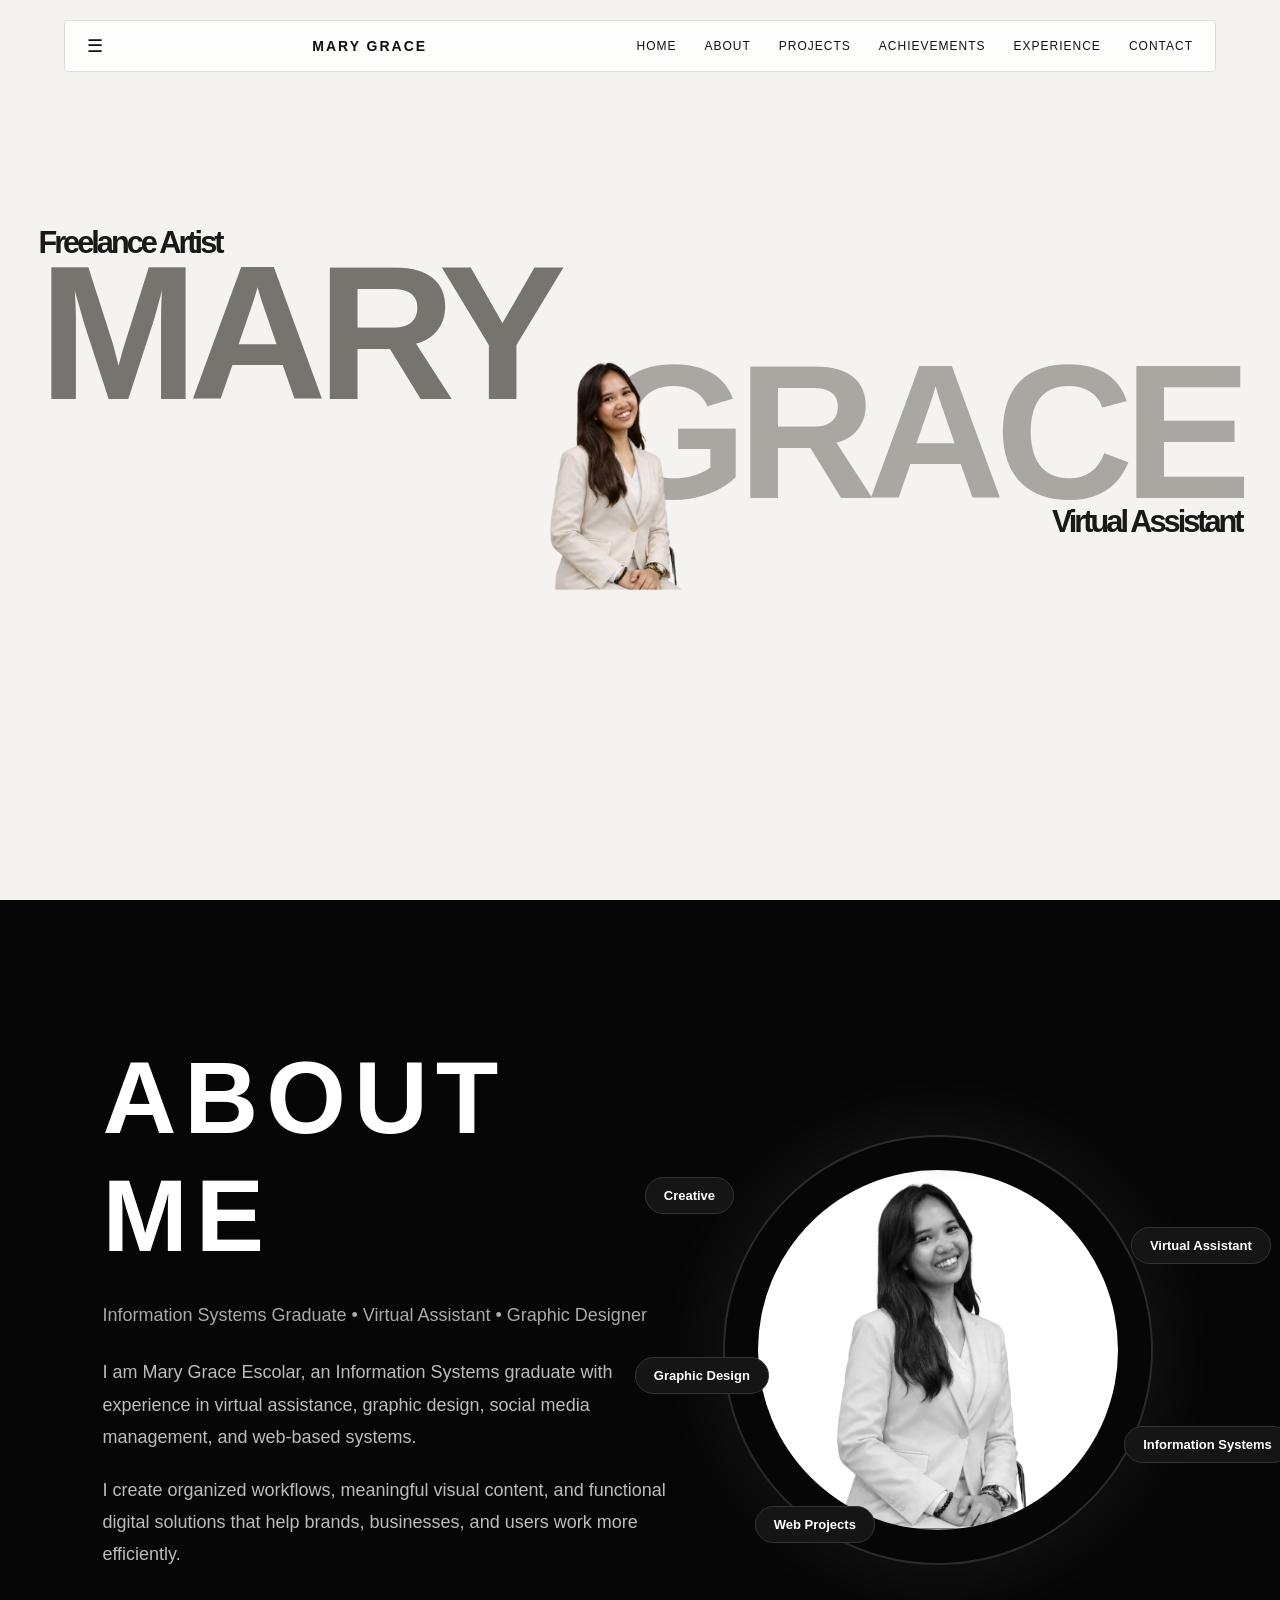
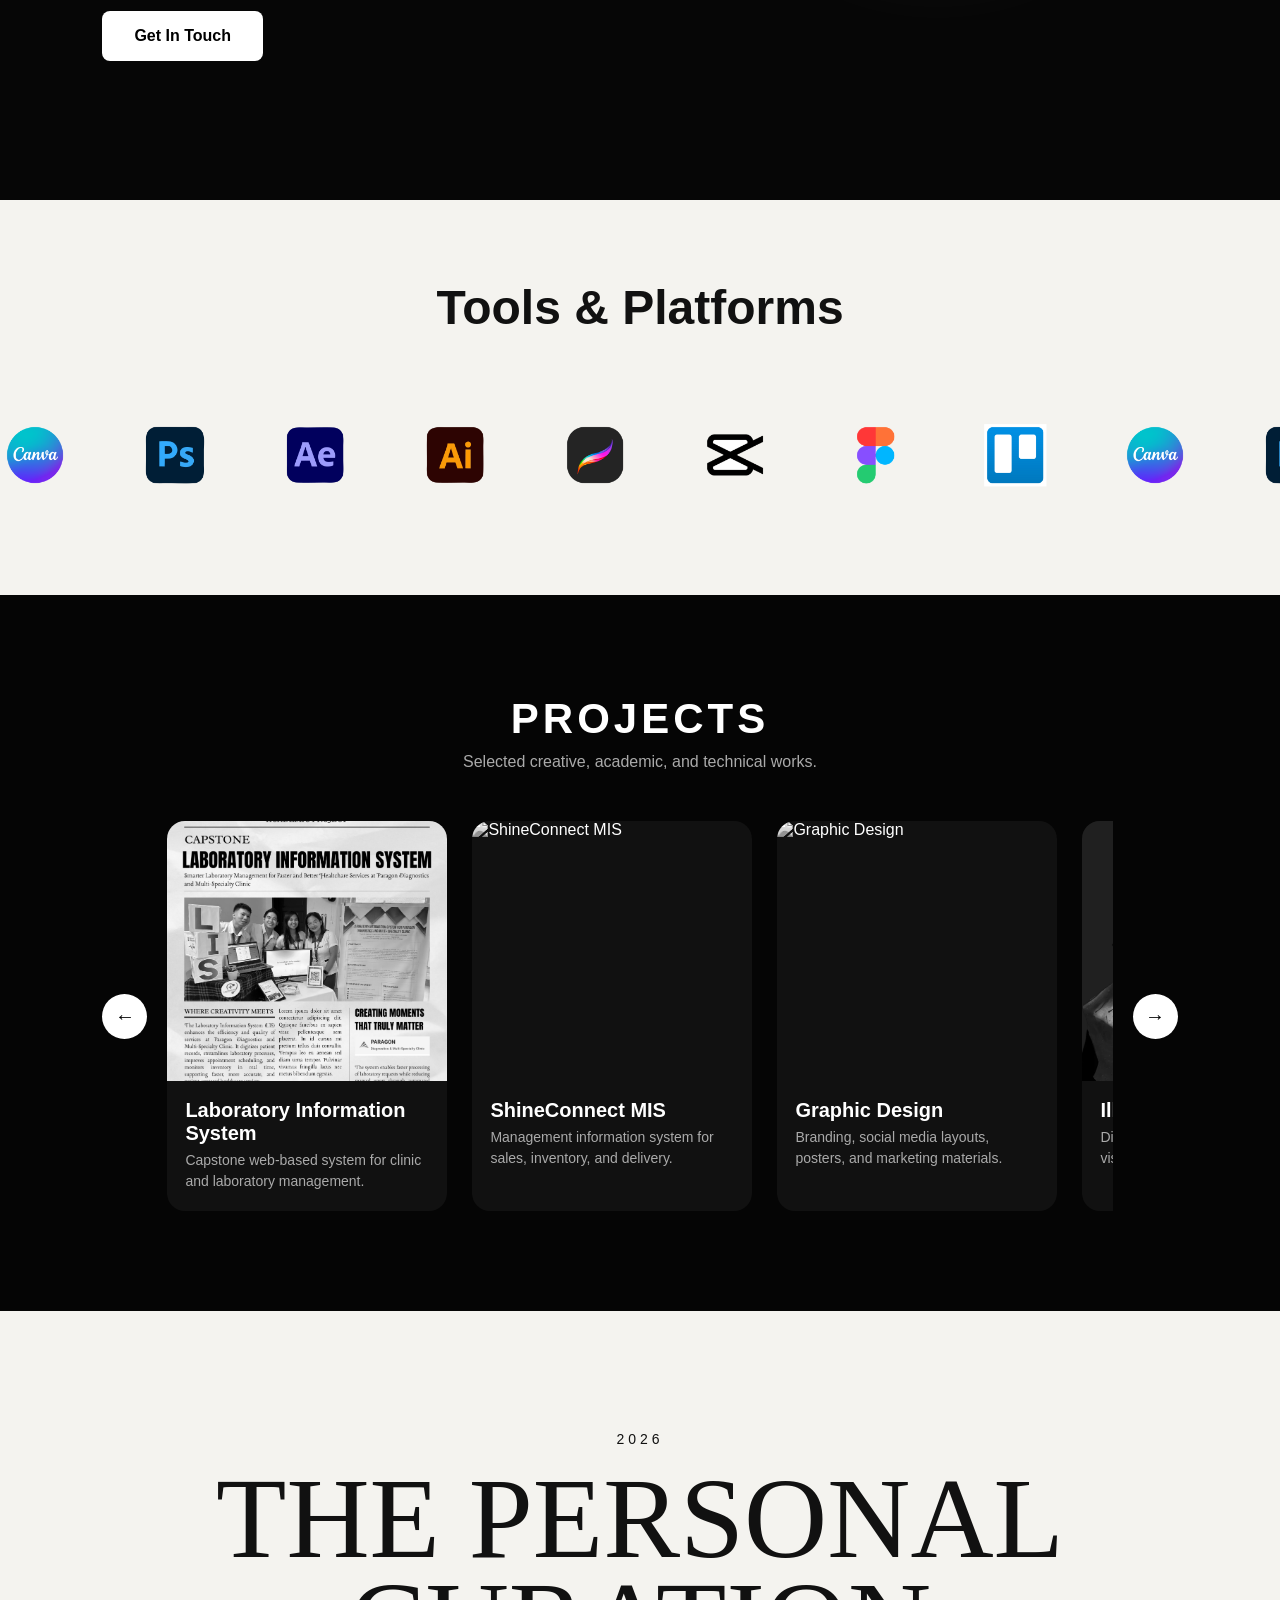
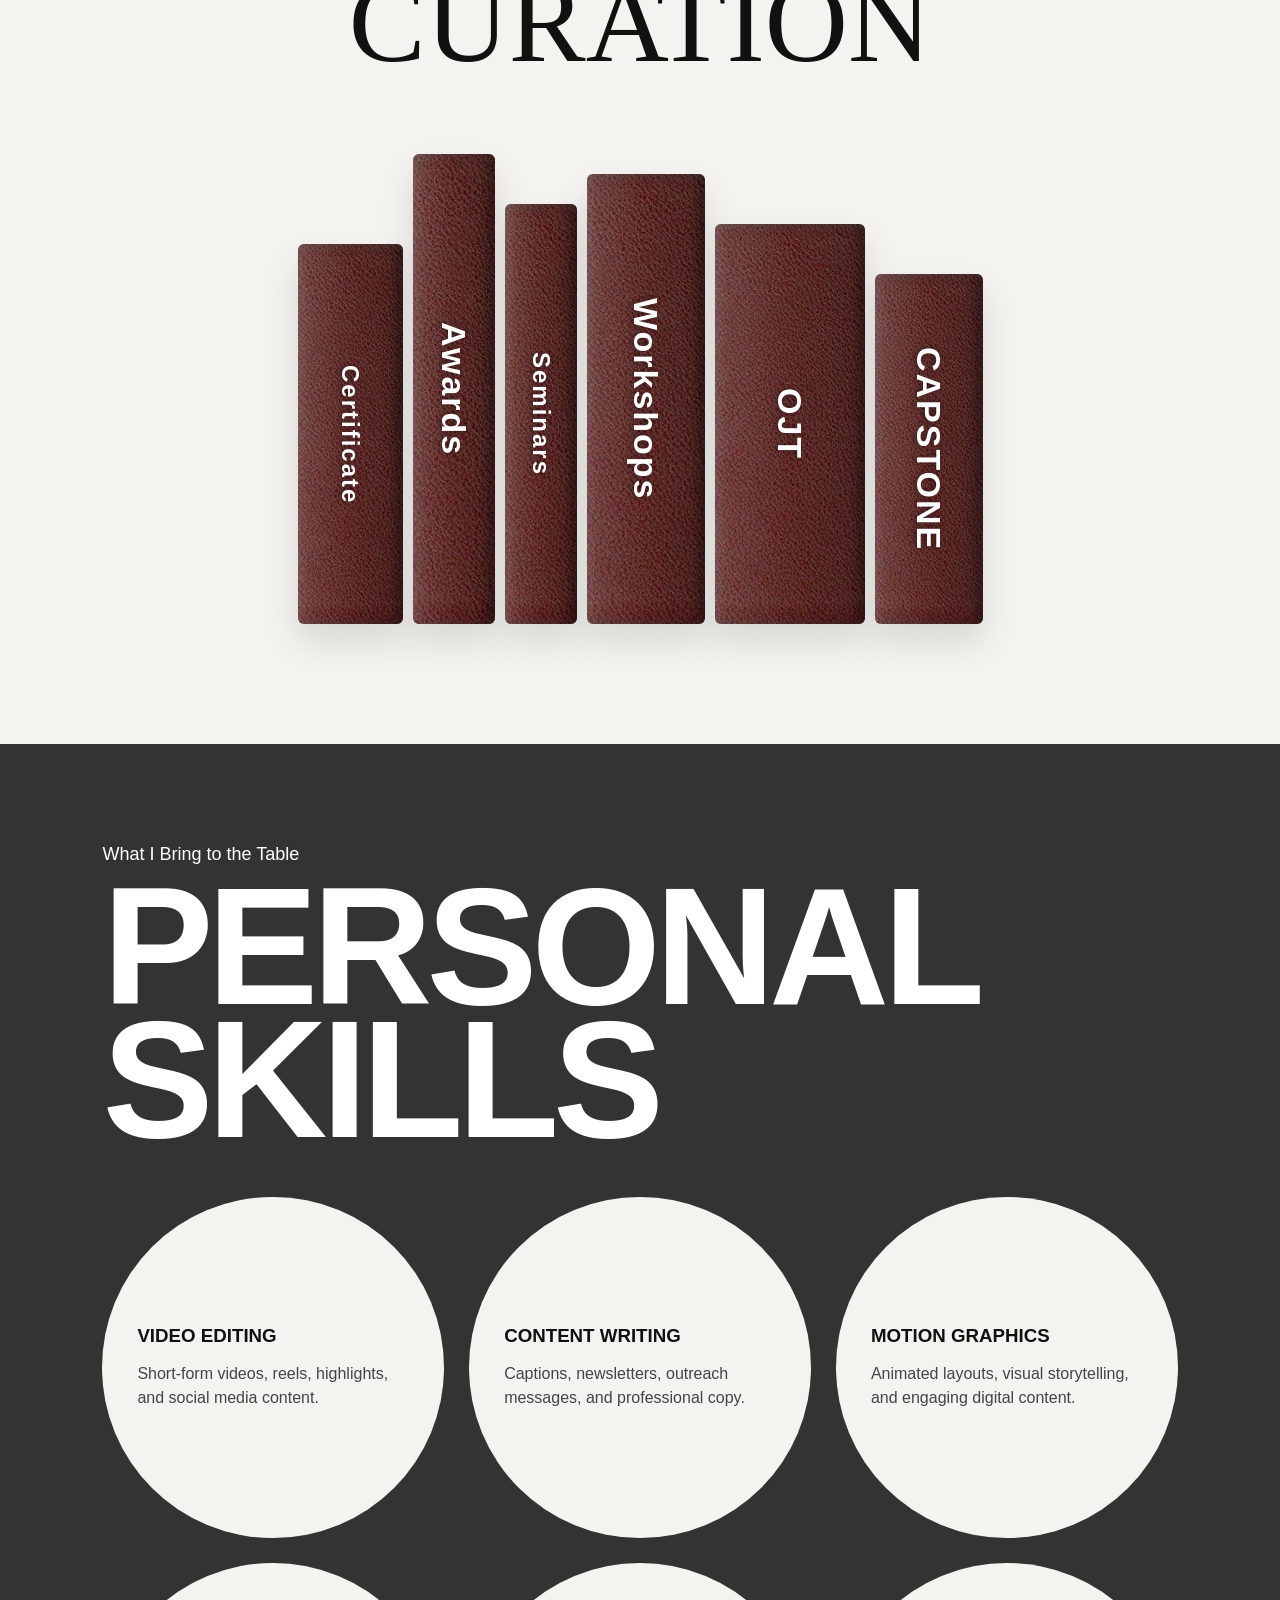
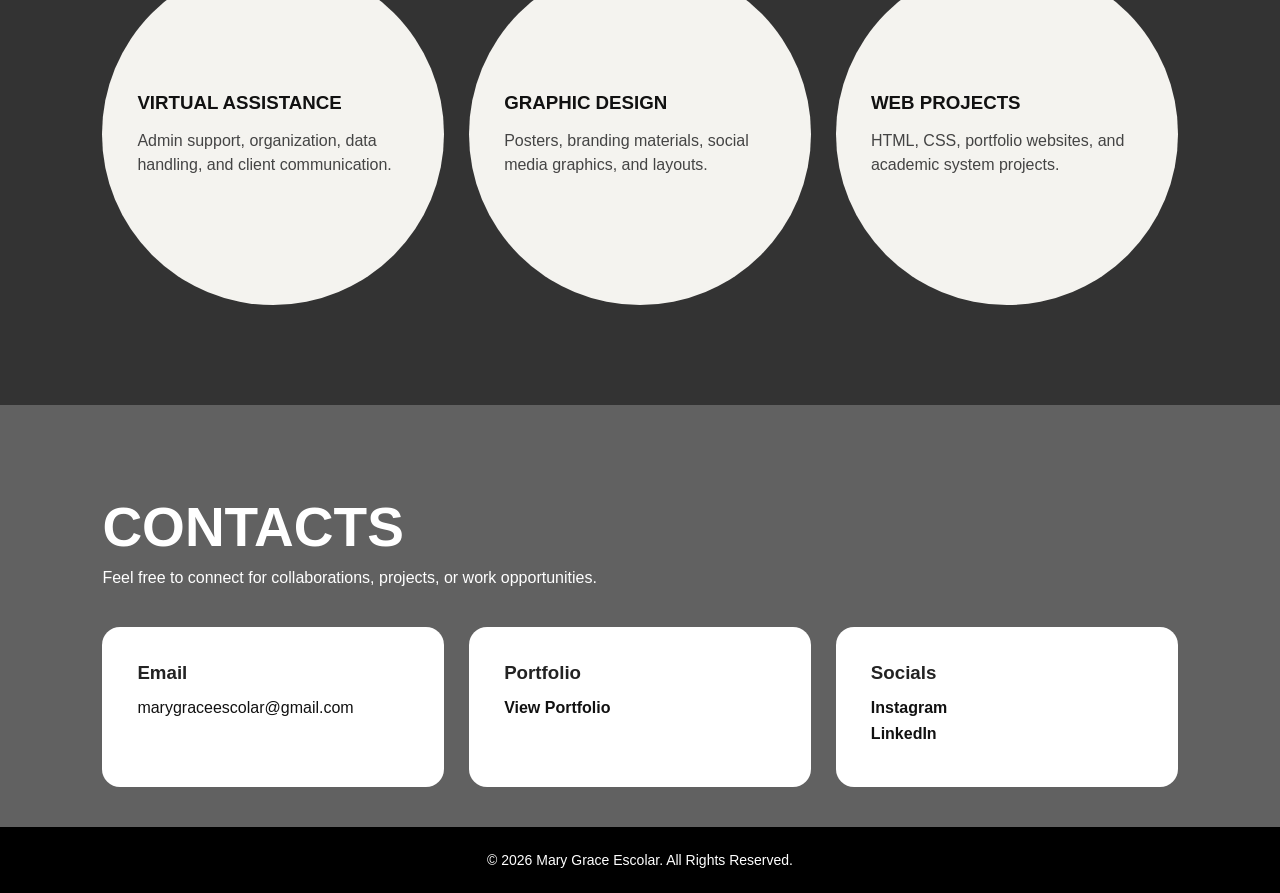
==== index.html @ 56f8b94b "Update index.html" ====
<!DOCTYPE html>
<html lang="en">
<head>
  <meta charset="UTF-8" />
  <meta name="viewport" content="width=device-width, initial-scale=1.0" />

  <title>Mary Grace Escolar | Portfolio</title>

  <link rel="stylesheet" href="style.css" />
</head>

<body>

  <!-- HEADER -->
  <header class="site-header">
    <nav class="navbar">
      <div class="menu-icon">☰</div>

      <a href="#home" class="nav-logo">MARY GRACE</a>

      <div class="nav-links">
        <a href="#home">Home</a>
        <a href="#about">About</a>
        <a href="#projects">Projects</a>
        <a href="#achievements">Achievements</a>
        <a href="#experience">Experience</a>
        <a href="#contact">Contact</a>
      </div>
    </nav>
  </header>

<!-- HERO -->
<section class="hero-section" id="home">
  <div class="hero-left-group">
    <p class="hero-role-left">Freelance Artist</p>
    <h1 class="hero-name-left">MARY</h1>
  </div>

  <div class="hero-right-group">
    <h1 class="hero-name-right">GRACE</h1>
    <p class="hero-role-right">Virtual Assistant</p>
  </div>

  <div class="hero-image-box">
    <img src="assets/images/marrry.png" alt="Mary Grace Escolar" class="hero-image">
  </div>
</section>


<!-- ABOUT -->
  <section class="about-section" id="about">
    <div class="about-left">
      <h2 class="section-title">ABOUT ME</h2>

      <p class="about-subtitle">
        Information Systems Graduate • Virtual Assistant • Graphic Designer
      </p>

      <p class="about-text">
        I am Mary Grace Escolar, an Information Systems graduate with experience in
        virtual assistance, graphic design, social media management, and web-based systems.
      </p>

      <p class="about-text">
        I create organized workflows, meaningful visual content, and functional digital
        solutions that help brands, businesses, and users work more efficiently.
      </p>

      <a href="#contact" class="primary-btn">Get In Touch</a>
    </div>

    <div class="about-right">
      <div class="profile-circle">
        <img src="assets/images/mry.png" alt="Mary Grace Escolar" class="profile-img">

        <span class="tag tag-one">Creative</span>
        <span class="tag tag-two">Virtual Assistant</span>
        <span class="tag tag-three">Graphic Design</span>
        <span class="tag tag-four">Information Systems</span>
        <span class="tag tag-five">Web Projects</span>
      </div>
    </div>
  </section>

  <!-- TOOLS -->
<section class="tools-section">

  <h2 class="tools-title">Tools & Platforms</h2>

  <div class="tools-marquee">

    <div class="tools-track">

      <!-- FIRST SET -->
      <img src="assets/images/Canva.png">
      <img src="assets/images/photoshop.png">
      <img src="assets/images/after-effects.png">
      <img src="assets/images/illustrator.png">
      <img src="assets/images/procreate.png">
      <img src="assets/images/capcut.png">
      <img src="assets/images/Figma.png">
      <img src="assets/images/trello.png">

      <!-- SECOND SET -->
      <img src="assets/images/Canva.png">
      <img src="assets/images/photoshop.png">
      <img src="assets/images/after-effects.png">
      <img src="assets/images/illustrator.png">
      <img src="assets/images/procreate.png">
      <img src="assets/images/capcut.png">
      <img src="assets/images/Figma.png">
      <img src="assets/images/trello.png">

    </div>

  </div>

</section>

  <!-- PROJECTS -->
  <section class="projects-section" id="projects">
    <div class="section-heading">
      <h2>PROJECTS</h2>
      <p>Selected creative, academic, and technical works.</p>
    </div>

    <div class="project-carousel">
      <button class="carousel-btn prev-btn">←</button>

      <div class="project-track">
        <a href="projects/laboratory-information-system.html" class="project-card">
          <img src="assets/images/mary grace.png" alt="Laboratory Information System">
          <h3>Laboratory Information System</h3>
          <p>Capstone web-based system for clinic and laboratory management.</p>
        </a>

        <a href="projects/shineconnect-mis.html" class="project-card">
          <img src="assets/images/shineconnect-cover.png" alt="ShineConnect MIS">
          <h3>ShineConnect MIS</h3>
          <p>Management information system for sales, inventory, and delivery.</p>
        </a>

        <a href="projects/graphic-design.html" class="project-card">
          <img src="assets/images/graphic-design-cover.png" alt="Graphic Design">
          <h3>Graphic Design</h3>
          <p>Branding, social media layouts, posters, and marketing materials.</p>
        </a>

        <a href="projects/illustrations.html" class="project-card">
          <img src="assets/images/illustrations-cover.png" alt="Illustrations">
          <h3>Illustrations</h3>
          <p>Digital artworks, portraits, and creative visual concepts.</p>
        </a>

        <a href="projects/websites.html" class="project-card">
          <img src="assets/projects/websites-cover.png" alt="Websites">
          <h3>Websites</h3>
          <p>Landing pages, portfolio pages, and web-based layouts.</p>
        </a>
      </div>

      <button class="carousel-btn next-btn">→</button>
    </div>
  </section>



  <!-- ACHIEVEMENTS -->
<section class="achievements-section" id="achievements">

  <div class="achievement-header">
    <p>2026</p>
    <h2>THE PERSONAL CURATION</h2>
  </div>

  <div class="bookshelf">

    <a href="assets/images/certificate-1.png" target="_blank" class="book book-1">
      <span>Certificate</span>
    </a>

    <a href="assets/certificate/certificate-2.png" target="_blank" class="book book-2">
      <span>Awards</span>
    </a>

    <a href="assets/certificate/certificate-3.png" target="_blank" class="book book-3">
      <span>Seminars</span>
    </a>

    <a href="assets/certificate/certificate-4.png" target="_blank" class="book book-4">
      <span>Workshops</span>
    </a>

    <a href="assets/certificate/certificate-5.png" target="_blank" class="book book-5">
      <span>OJT</span>
    </a>

    <a href="assets/certificate/certificate-6.png" target="_blank" class="book book-6">
      <span>CAPSTONE</span>
    </a>
  </div>

</section>


  <!-- EXPERIENCE -->
  <section class="experience-section" id="experience">
    <div class="experience-top">
      <p>What I Bring to the Table</p>
      <h2>PERSONAL<br>SKILLS</h2>
    </div>

    <div class="skills-grid">
      <div class="skill-card">
        <h3>Video Editing</h3>
        <p>Short-form videos, reels, highlights, and social media content.</p>
      </div>

      <div class="skill-card">
        <h3>Content Writing</h3>
        <p>Captions, newsletters, outreach messages, and professional copy.</p>
      </div>

      <div class="skill-card">
        <h3>Motion Graphics</h3>
        <p>Animated layouts, visual storytelling, and engaging digital content.</p>
      </div>

      <div class="skill-card">
        <h3>Virtual Assistance</h3>
        <p>Admin support, organization, data handling, and client communication.</p>
      </div>

      <div class="skill-card">
        <h3>Graphic Design</h3>
        <p>Posters, branding materials, social media graphics, and layouts.</p>
      </div>

      <div class="skill-card">
        <h3>Web Projects</h3>
        <p>HTML, CSS, portfolio websites, and academic system projects.</p>
      </div>
    </div>
  </section>

  <!-- CONTACT -->
  <section class="contact-section" id="contact">
    <div class="contact-header">
      <h2>CONTACTS</h2>
      <p>Feel free to connect for collaborations, projects, or work opportunities.</p>
    </div>

    <div class="contact-cards">
      <div class="contact-card">
        <h3>Email</h3>
        <p>marygraceescolar@gmail.com</p>
      </div>

      <div class="contact-card">
        <h3>Portfolio</h3>
        <a href="https://isabelo-baniqued.my.canva.site/mary-grace-escolar-portfolio-va/#about-me" target="_blank">
          View Portfolio
        </a>
      </div>

      <div class="contact-card">
        <h3>Socials</h3>
        <a href="https://www.instagram.com/marrrygrrrace/" target="_blank">Instagram</a>
        <a href="https://www.linkedin.com/in/mary-grace-escolar-2025" target="_blank">LinkedIn</a>
      </div>
    </div>
  </section>

  <!-- FOOTER -->
  <footer class="footer">
    <p>© 2026 Mary Grace Escolar. All Rights Reserved.</p>
  </footer>

  <script src="script.js"></script>
</body>
</html>
---- style.css ----
/* =========================
   GLOBAL RESET
========================= */
* {
  margin: 0;
  padding: 0;
  box-sizing: border-box;
}

html {
  scroll-behavior: smooth;
}

body {
  font-family: Arial, Helvetica, sans-serif;
  background: #f4f3ef;
  color: #111;
  overflow-x: hidden;
}

a {
  text-decoration: none;
  color: inherit;
}

img {
  max-width: 100%;
  display: block;
}

/* =========================
   HEADER
========================= */
.site-header {
  position: fixed;
  top: 20px;
  left: 50%;
  transform: translateX(-50%);
  width: 90%;
  z-index: 1000;
}

.navbar {
  background: rgba(255, 255, 255, 0.82);
  backdrop-filter: blur(12px);
  border: 1px solid #ddd;
  display: flex;
  align-items: center;
  justify-content: space-between;
  padding: 14px 22px;
  border-radius: 4px;
}

.menu-icon {
  font-size: 18px;
}

.nav-logo {
  font-weight: 900;
  letter-spacing: 2px;
  font-size: 14px;
}

.nav-links {
  display: flex;
  gap: 28px;
  font-size: 12px;
  text-transform: uppercase;
  letter-spacing: 1px;
}

.nav-links a {
  transition: 0.3s ease;
}

.nav-links a:hover {
  opacity: 0.5;
}

/* =========================
   HERO SECTION - FIXED
========================= */
.hero-section {
  height: 100vh;
  min-height: 600px;
  position: relative;
  background: #f4f3ef;
  overflow: hidden;
  padding-top: 90px;
}

.hero-left-group {
  position: absolute;
  left: 3%;
  top: 25%;
  z-index: 2;
}

.hero-right-group {
  position: absolute;
  right: 3%;
  top: 40%;
  text-align: right;
  z-index: 2;
}

.hero-name-left,
.hero-name-right {
  font-size: clamp(120px, 15vw, 280px);
  line-height: 0.75;
  font-weight: 900;
  letter-spacing: -10px;
  color: #77736f;
  margin-top: 0;
}

.hero-name-right {
  color: #aaa6a2;
}

.hero-role-left,
.hero-role-right {
  font-size: clamp(28px, 2.4vw, 46px);
  font-weight: 900;
  letter-spacing: -3px;
  color: #191919;
  margin-top: 0;
  position: relative;
  z-index: 8;
}

.hero-image-box {
  position: absolute;
  left: 50%;
  bottom: -8%;
  height: 115%;
  transform: translateX(-50%);
  z-index: 6;
  animation: imageEnter 1.2s ease forwards;
}

.hero-image {
  height: 100%;
  width: auto;
  object-fit: contain;
}

@keyframes imageEnter {
  from {
    transform: translateX(-50%) translateY(100px);
    opacity: 0;
  }

  to {
    transform: translateX(-50%) translateY(0);
    opacity: 1;
  }
}

/* =========================
   ABOUT SECTION
========================= */
.about-section {
  min-height: 100vh;
  background: #060606;
  color: #fff;
  display: grid;
  grid-template-columns: 1.2fr 1fr;
  align-items: center;
  padding: 75px 8%;
  gap: 20px;
}

.section-title {
  font-size: clamp(55px, 8vw, 130px);
  font-weight: 900;
  letter-spacing: 8px;
  margin-bottom: 30px;
}

.about-subtitle {
  color: #aaa;
  font-size: 18px;
  margin-bottom: 30px;
}

.about-text {
  max-width: 720px;
  color: #bcbcbc;
  font-size: 18px;
  line-height: 1.8;
  margin-bottom: 20px;
}

.primary-btn {
  display: inline-block;
  background: #fff;
  color: #000;
  padding: 16px 32px;
  border-radius: 8px;
  font-weight: 800;
  margin-top: 20px;
  transition: 0.3s ease;
}

.primary-btn:hover {
  transform: translateY(-5px);
  background: #e6e6e6;
}

.profile-circle {
  position: relative;
  width: 430px;
  height: 430px;
  border-radius: 50%;
  border: 2px solid #2b2b2b;
  display: flex;
  align-items: center;
  justify-content: center;
  margin: auto;
  box-shadow: 0 0 90px rgba(255, 255, 255, 0.08);
}

.profile-img {
  width: 360px;
  height: 360px;
  border-radius: 50%;
  object-fit: cover;
  filter: grayscale(100%);
}

.tag {
  position: absolute;
  background: #151515;
  border: 1px solid #333;
  color: #fff;
  padding: 10px 18px;
  border-radius: 30px;
  font-size: 13px;
  font-weight: 700;
  white-space: nowrap;
}

.tag-one {
  top: 40px;
  left: -80px;
}

.tag-two {
  top: 90px;
  right: -120px;
}

.tag-three {
  left: -90px;
  top: 220px;
}

.tag-four {
  right: -140px;
  bottom: 100px;
}

.tag-five {
  left: 30px;
  bottom: 20px;
}

/* =========================
   TOOLS SECTION
========================= */
.tools-section {
  padding: 80px 0;
  background: #f4f3ef;
  text-align: center;
  overflow: hidden;
}

.tools-title {
  font-size: 48px;
  margin-bottom: 60px;
  font-weight: 900;
}

.tools-marquee {
  width: 100%;
  overflow: hidden;
  position: relative;
  padding: 25px 0;
}

.tools-track {
  display: flex;
  align-items: center;
  gap: 70px;
  width: max-content;
  animation: scrollTools 28s linear infinite;
}

.tools-track img {
  height: 70px;
  width: auto;
  object-fit: contain;
  flex-shrink: 0;
  transition: transform 0.3s ease;
}

.tools-track img:hover {
  transform: scale(1.12);
}

@keyframes scrollTools {
  from {
    transform: translateX(0);
  }

  to {
    transform: translateX(-50%);
  }
}

/* =========================
   PROJECTS SECTION
========================= */
.projects-section {
  background: #050505;
  color: #fff;
  padding: 100px 8%;
  overflow: hidden;
}

.section-heading {
  text-align: center;
  margin-bottom: 50px;
}

.section-heading h2 {
  font-size: 42px;
  letter-spacing: 4px;
}

.section-heading p {
  color: #aaa;
  margin-top: 10px;
}

.project-carousel {
  display: flex;
  align-items: center;
  gap: 20px;
}

.project-track {
  display: flex;
  gap: 25px;
  overflow-x: auto;
  scroll-behavior: smooth;
  scrollbar-width: none;
}

.project-track::-webkit-scrollbar {
  display: none;
}

.project-card {
  min-width: 280px;
  height: 390px;
  background: #111;
  border-radius: 18px;
  overflow: hidden;
  transition: 0.4s ease;
}

.project-card:hover {
  min-width: 390px;
  transform: translateY(-10px);
}

.project-card img {
  width: 100%;
  height: 260px;
  object-fit: cover;
  filter: grayscale(100%);
}

.project-card h3 {
  padding: 18px 18px 5px;
  font-size: 20px;
}

.project-card p {
  padding: 0 18px;
  color: #aaa;
  font-size: 14px;
  line-height: 1.5;
}

.carousel-btn {
  min-width: 45px;
  height: 45px;
  border-radius: 50%;
  border: none;
  background: #fff;
  color: #000;
  font-size: 20px;
  cursor: pointer;
}

/* =========================
   PERSONAL CURATION / BOOKS
========================= */
.achievements-section {
  background: #f4f3ef;
  padding: 120px 8%;
  text-align: center;
  overflow: hidden;
}

.achievement-header p {
  font-size: 14px;
  letter-spacing: 4px;
  margin-bottom: 20px;
}

.achievement-header h2 {
  font-family: Georgia, serif;
  font-size: clamp(60px, 9vw, 140px);
  font-weight: 400;
  line-height: 0.9;
  margin-bottom: 80px;
}

.bookshelf {
  display: flex;
  justify-content: center;
  align-items: flex-end;
  gap: 10px;
  min-height: 460px;
}

.book {
  background-image: url("assets/images/bookcover1.jpg");
  background-size: cover;
  background-position: center;
  background-repeat: no-repeat;

  border-radius: 6px;
  display: flex;
  align-items: center;
  justify-content: center;

  position: relative;
  overflow: hidden;
  flex-shrink: 0;

  transition: 0.35s ease;

  box-shadow:
    inset 4px 0 12px rgba(255, 255, 255, 0.12),
    inset -5px 0 14px rgba(0, 0, 0, 0.45),
    0 18px 35px rgba(0, 0, 0, 0.12);
}

.book::before {
  content: "";
  position: absolute;
  inset: 0;
  background: linear-gradient(
    90deg,
    rgba(255,255,255,0.12),
    rgba(0,0,0,0.05),
    rgba(0,0,0,0.25)
  );
  pointer-events: none;
}

.book span {
  position: relative;
  z-index: 2;
  writing-mode: vertical-rl;
  text-orientation: mixed;
  color: #fff;
  font-weight: 900;
  letter-spacing: 2px;
  text-shadow: 0 2px 6px rgba(0,0,0,0.45);
}

.book:hover {
  transform: translateY(-18px) scale(1.03);
  z-index: 20;
}

/* Different book sizes */
.book-1 {
  width: 105px;
  height: 380px;
}

.book-2 {
  width: 82px;
  height: 470px;
}

.book-3 {
  width: 72px;
  height: 420px;
}

.book-4 {
  width: 118px;
  height: 450px;
}

.book-5 {
  width: 150px;
  height: 400px;
}

.book-6 {
  width: 108px;
  height: 350px;
}

/* Different text sizes */
.book-1 span {
  font-size: 24px;
}

.book-2 span {
  font-size: 34px;
}

.book-3 span {
  font-size: 24px;
}

.book-4 span {
  font-size: 34px;
}

.book-5 span {
  font-size: 34px;
}

.book-6 span {
  font-size: 34px;
}

/* =========================
   EXPERIENCE SECTION
========================= */
.experience-section {
  background: #333;
  color: #fff;
  padding: 100px 8%;
}

.experience-top p {
  font-size: 18px;
  margin-bottom: 15px;
}

.experience-top h2 {
  font-size: clamp(80px, 13vw, 180px);
  line-height: 0.8;
  font-weight: 900;
  letter-spacing: -6px;
  margin-bottom: 50px;
}

.skills-grid {
  display: grid;
  grid-template-columns: repeat(3, 1fr);
  gap: 25px;
}

.skill-card {
  background: #f4f3ef;
  color: #111;
  border-radius: 50%;
  aspect-ratio: 1 / 1;
  padding: 35px;
  display: flex;
  flex-direction: column;
  justify-content: center;
  transition: 0.35s ease;
}

.skill-card:hover {
  transform: translateY(-12px);
}

.skill-card h3 {
  margin-bottom: 15px;
  text-transform: uppercase;
}

.skill-card p {
  color: #444;
  line-height: 1.5;
}

/* =========================
   CONTACT SECTION
========================= */
.contact-section {
  background: #616161;
  color: #fff;
  padding: 90px 8% 40px;
}

.contact-header h2 {
  font-size: 55px;
  margin-bottom: 10px;
}

.contact-header p {
  max-width: 600px;
  margin-bottom: 40px;
}

.contact-cards {
  display: grid;
  grid-template-columns: repeat(3, 1fr);
  gap: 25px;
}

.contact-card {
  background: #fff;
  color: #111;
  padding: 35px;
  border-radius: 18px;
  min-height: 160px;
}

.contact-card h3 {
  margin-bottom: 15px;
  color: #232323;
}

.contact-card a {
  display: block;
  margin-bottom: 8px;
  font-weight: 700;
}

/* =========================
   FOOTER
========================= */
.footer {
  background: #000;
  color: #fff;
  text-align: center;
  padding: 25px;
  font-size: 14px;
}

/* =========================
   SCROLL REVEAL
========================= */
.reveal {
  opacity: 0;
  transform: translateY(60px);
  transition: 0.8s ease;
}

.reveal.active {
  opacity: 1;
  transform: translateY(0);
}

/* =========================
   RESPONSIVE
========================= */
@media (max-width: 900px) {
  .nav-links {
    display: none;
  }

  .about-section {
    grid-template-columns: 1fr;
    padding: 90px 6%;
  }

  .profile-circle {
    width: 300px;
    height: 300px;
  }

  .profile-img {
    width: 250px;
    height: 250px;
  }

  .bookshelf {
    justify-content: flex-start;
    overflow-x: auto;
    padding-bottom: 20px;
  }

  .skills-grid,
  .contact-cards {
    grid-template-columns: 1fr;
  }

  .skill-card {
    border-radius: 24px;
    aspect-ratio: auto;
    min-height: 220px;
  }
}

@media (max-width: 600px) {
  .hero-section {
    min-height: 400px;
  }

  .hero-image-box {
    height: 40%;
  }

  .hero-role-left,
  .hero-role-right {
    font-size: 22px;
  }

  .hero-name-left,
  .hero-name-right {
    font-size: 90px;
    letter-spacing: -5px;
  }

  .tools-track {
    gap: 50px;
  }

  .tools-track img {
    height: 50px;
  }

  .about-text {
    font-size: 16px;
  }
}
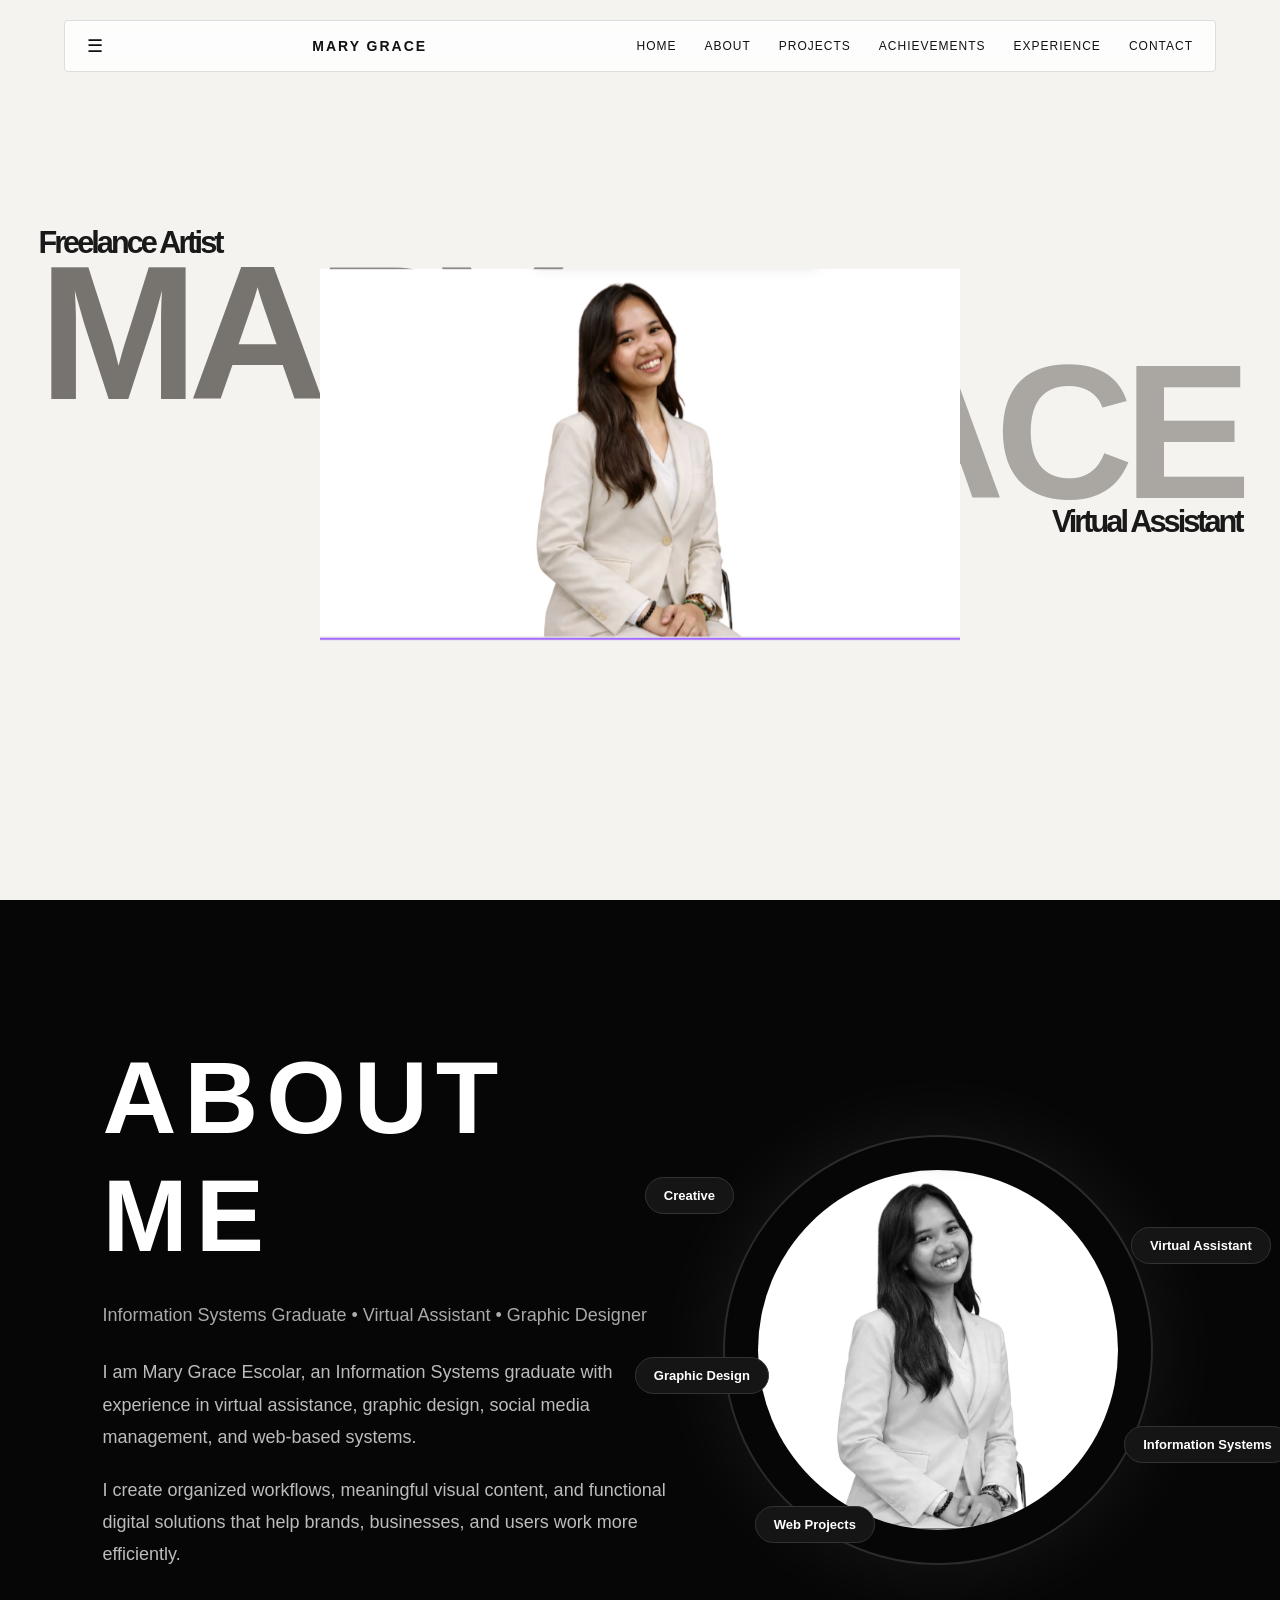
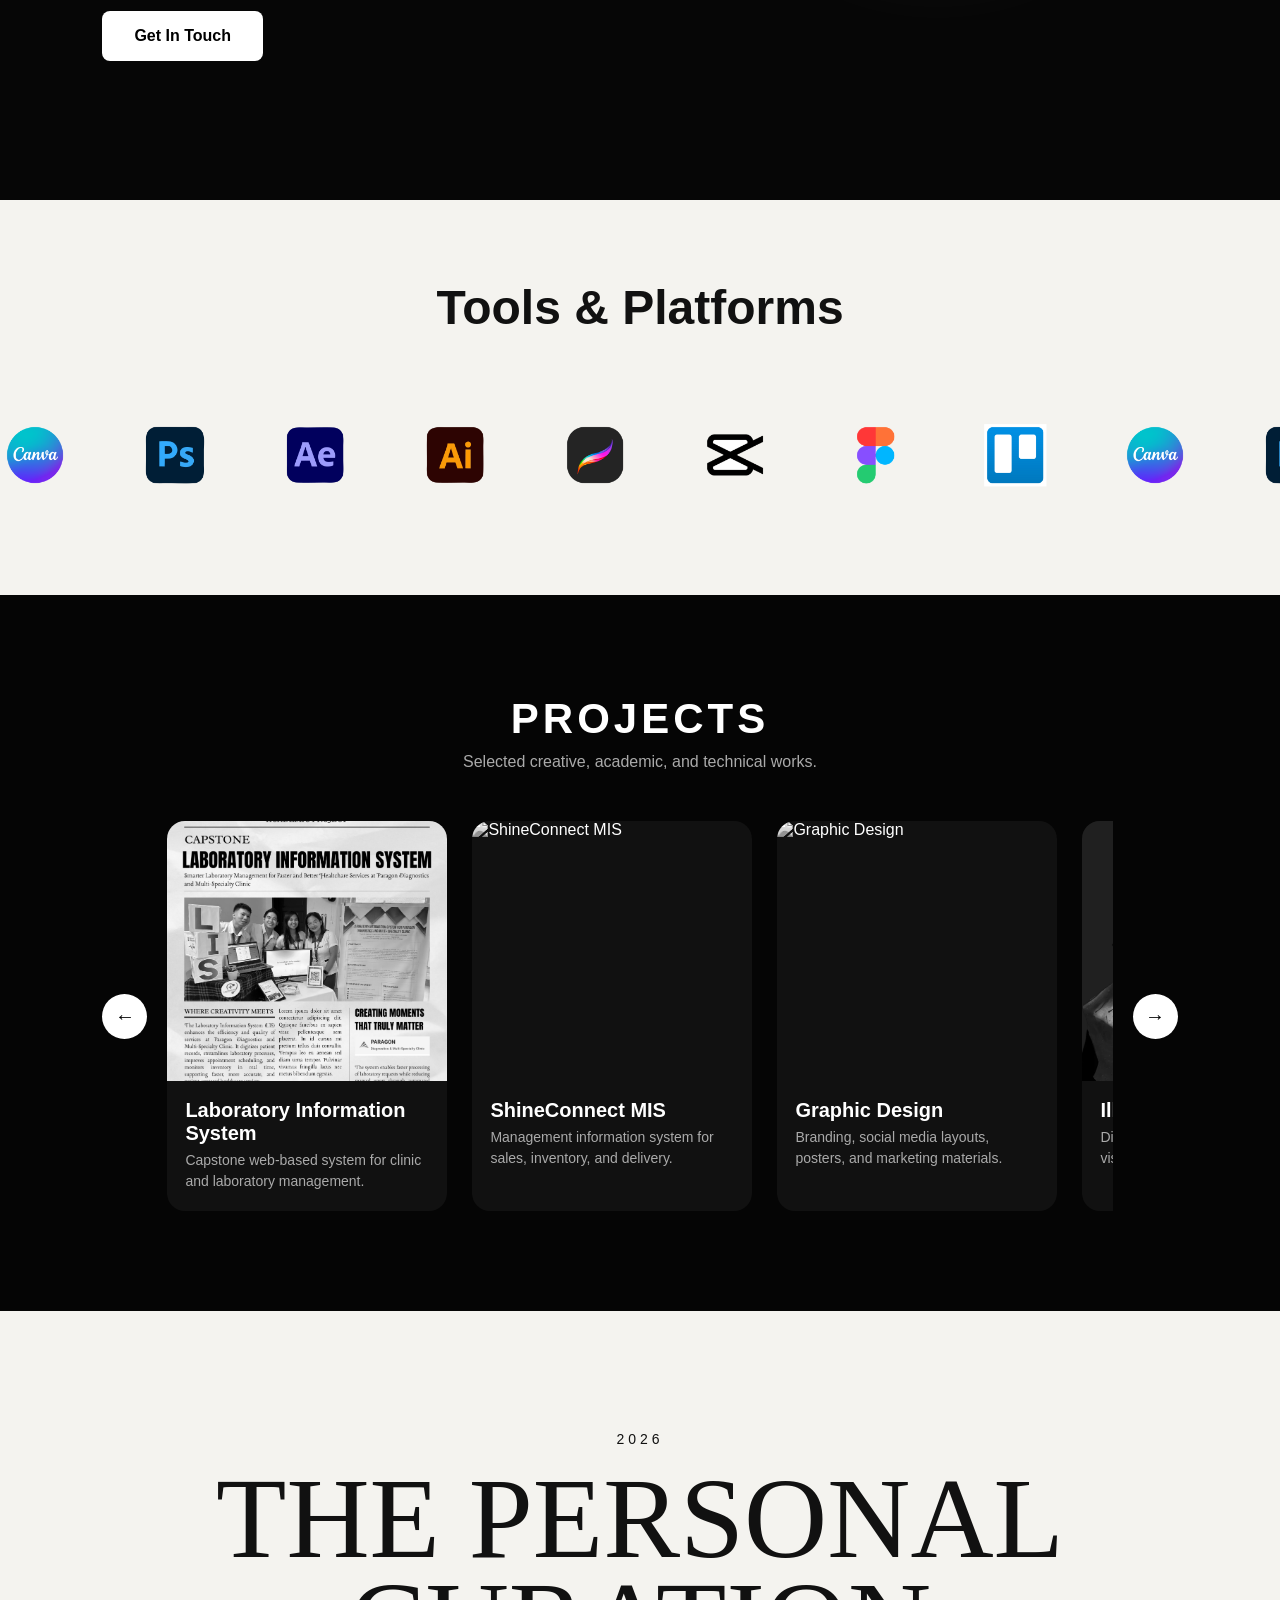
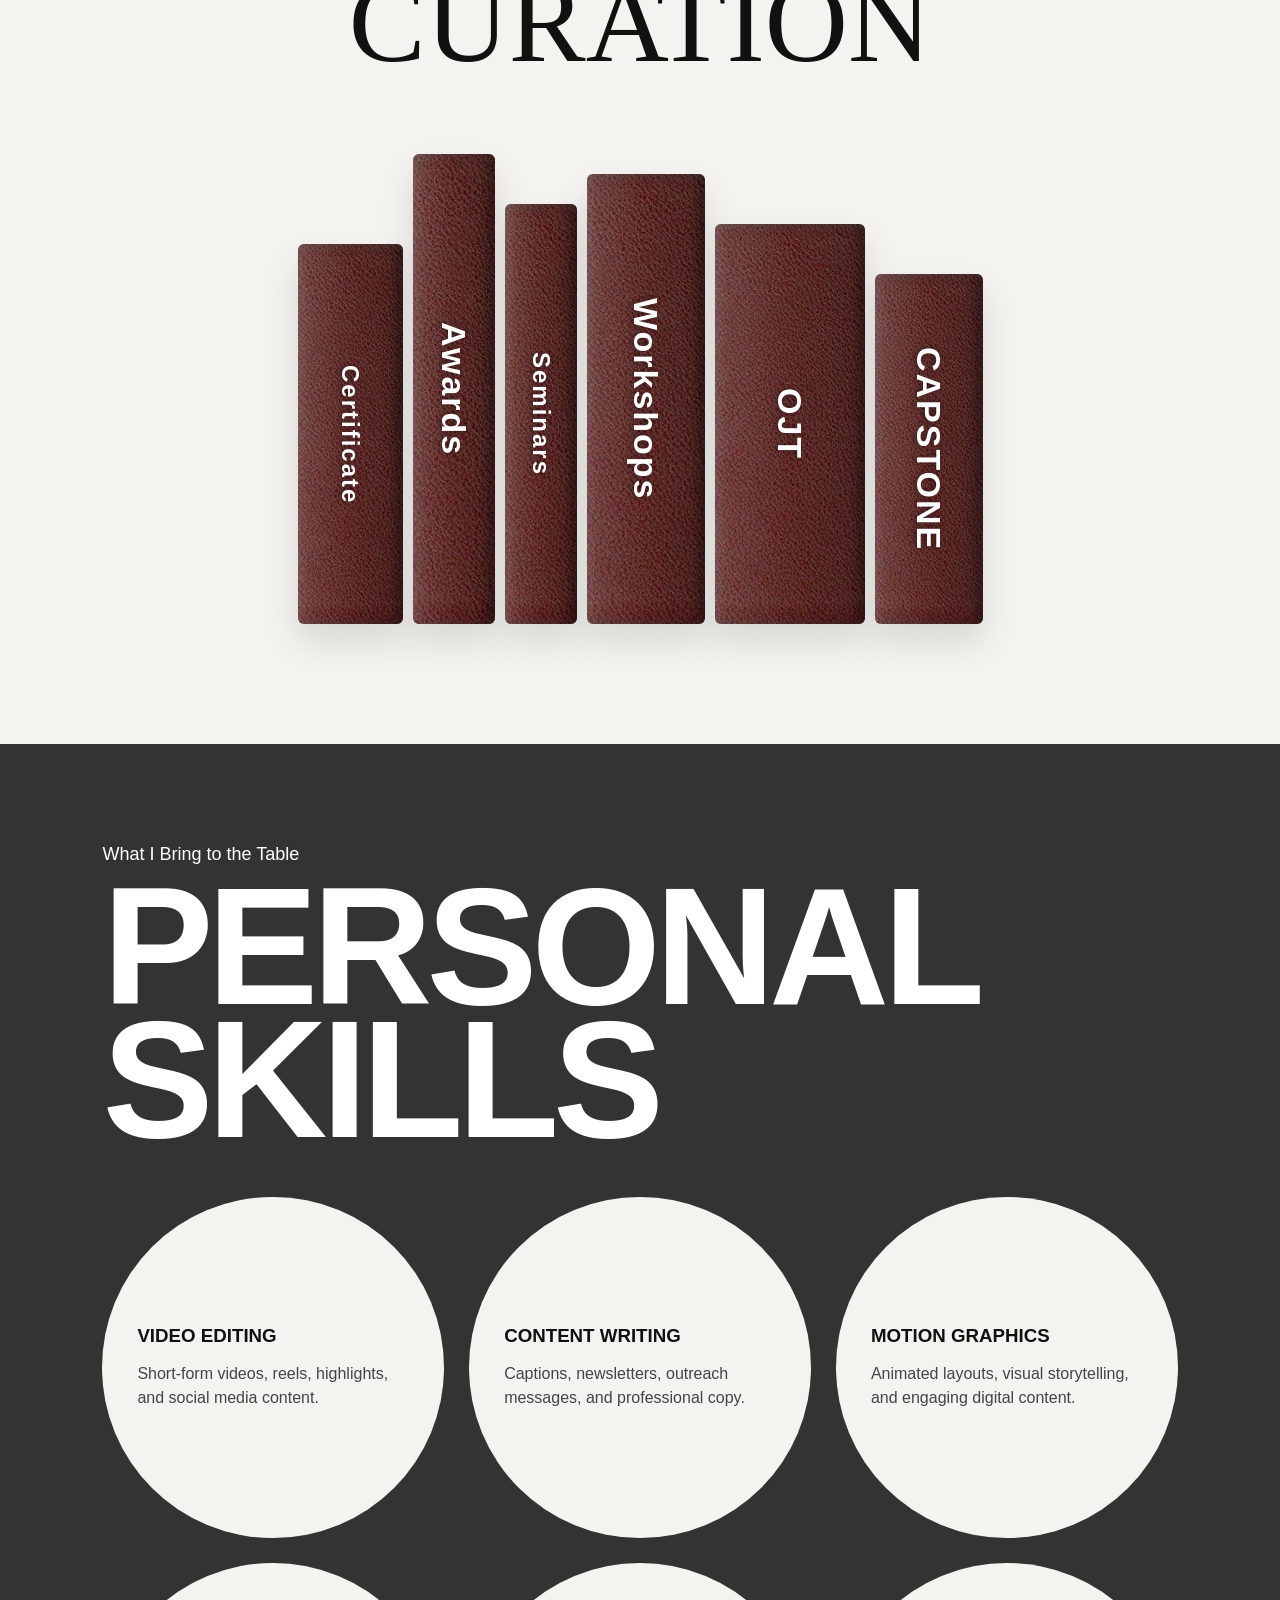
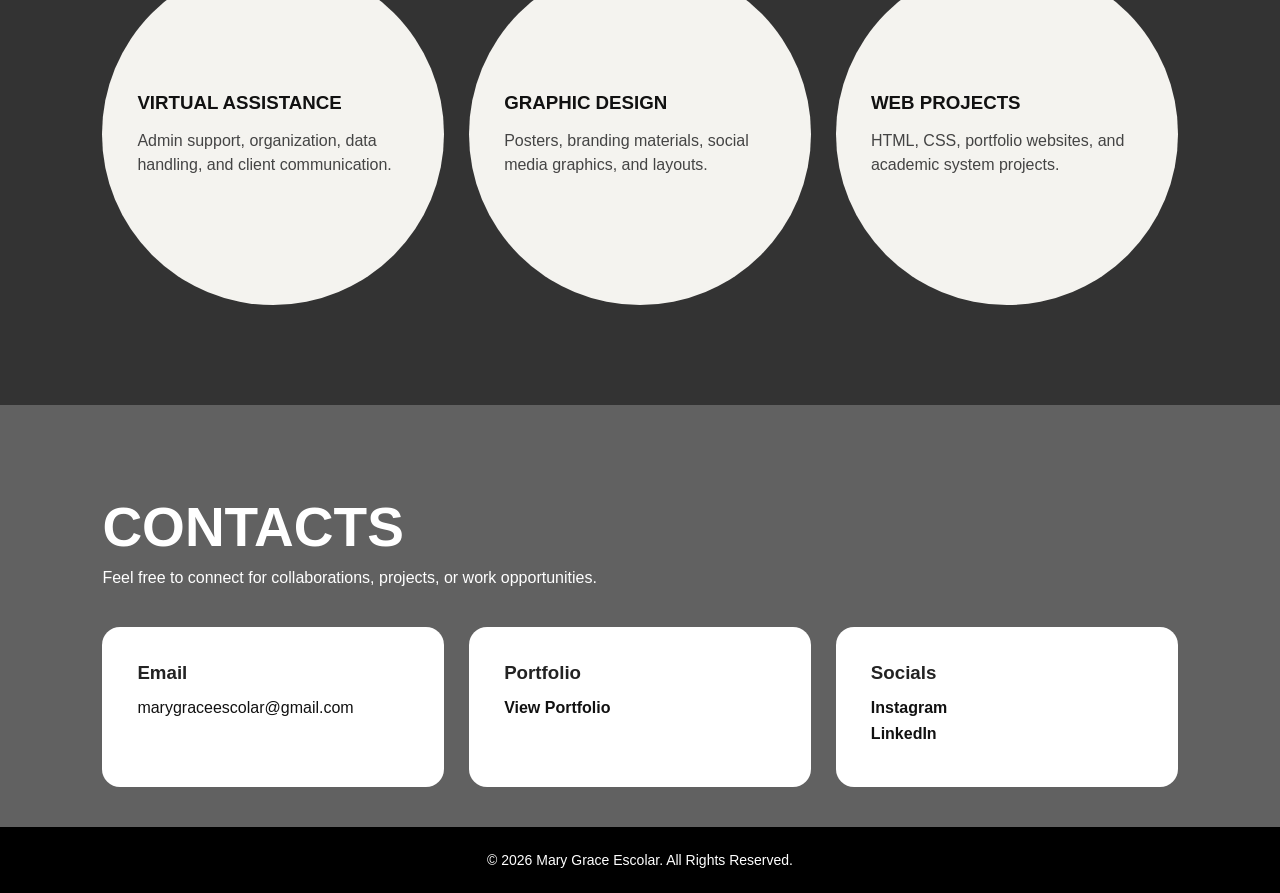
==== commit 22a1b20f: "Update index.html" ====
--- a/index.html
+++ b/index.html
@@ -42,7 +42,7 @@
   </div>
 
   <div class="hero-image-box">
-    <img src="assets/images/marrry.png" alt="Mary Grace Escolar" class="hero-image">
+    <img src="assets/images/mry.png" alt="Mary Grace Escolar" class="hero-image">
   </div>
 </section>
 
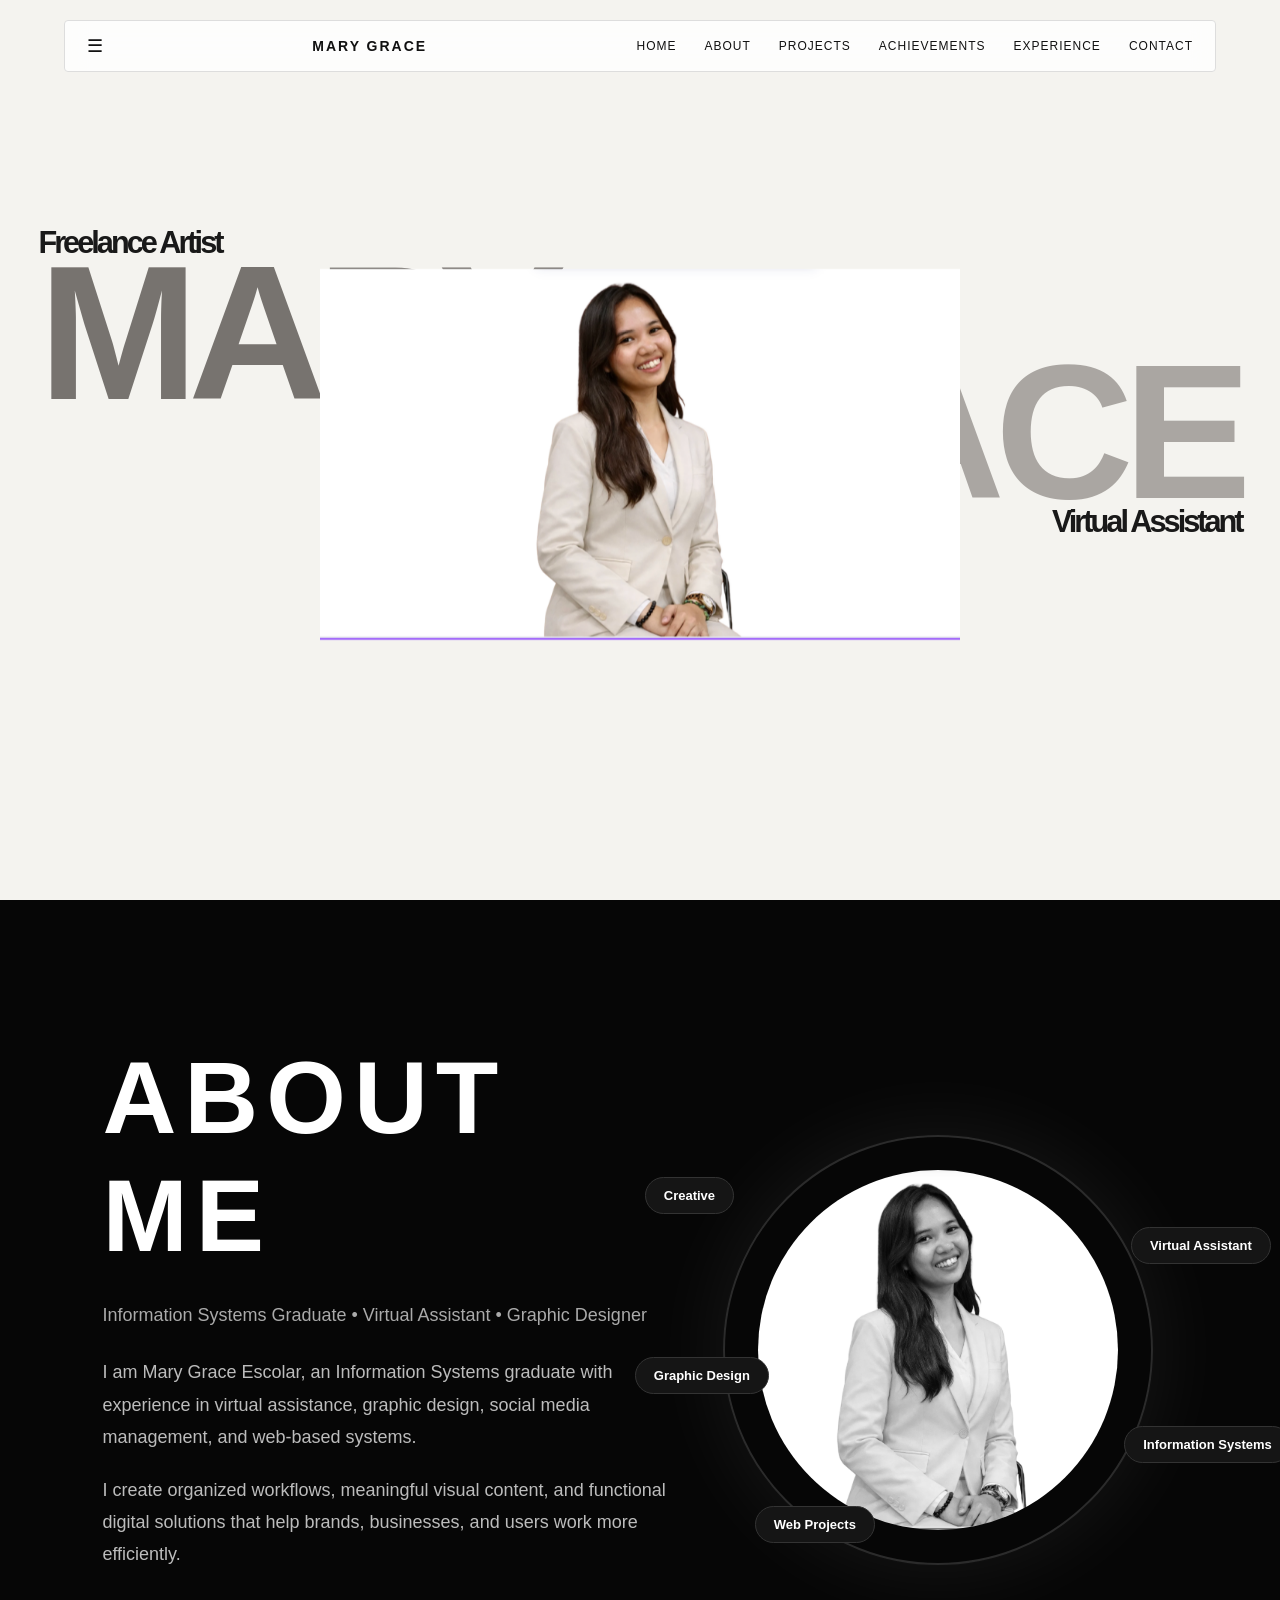
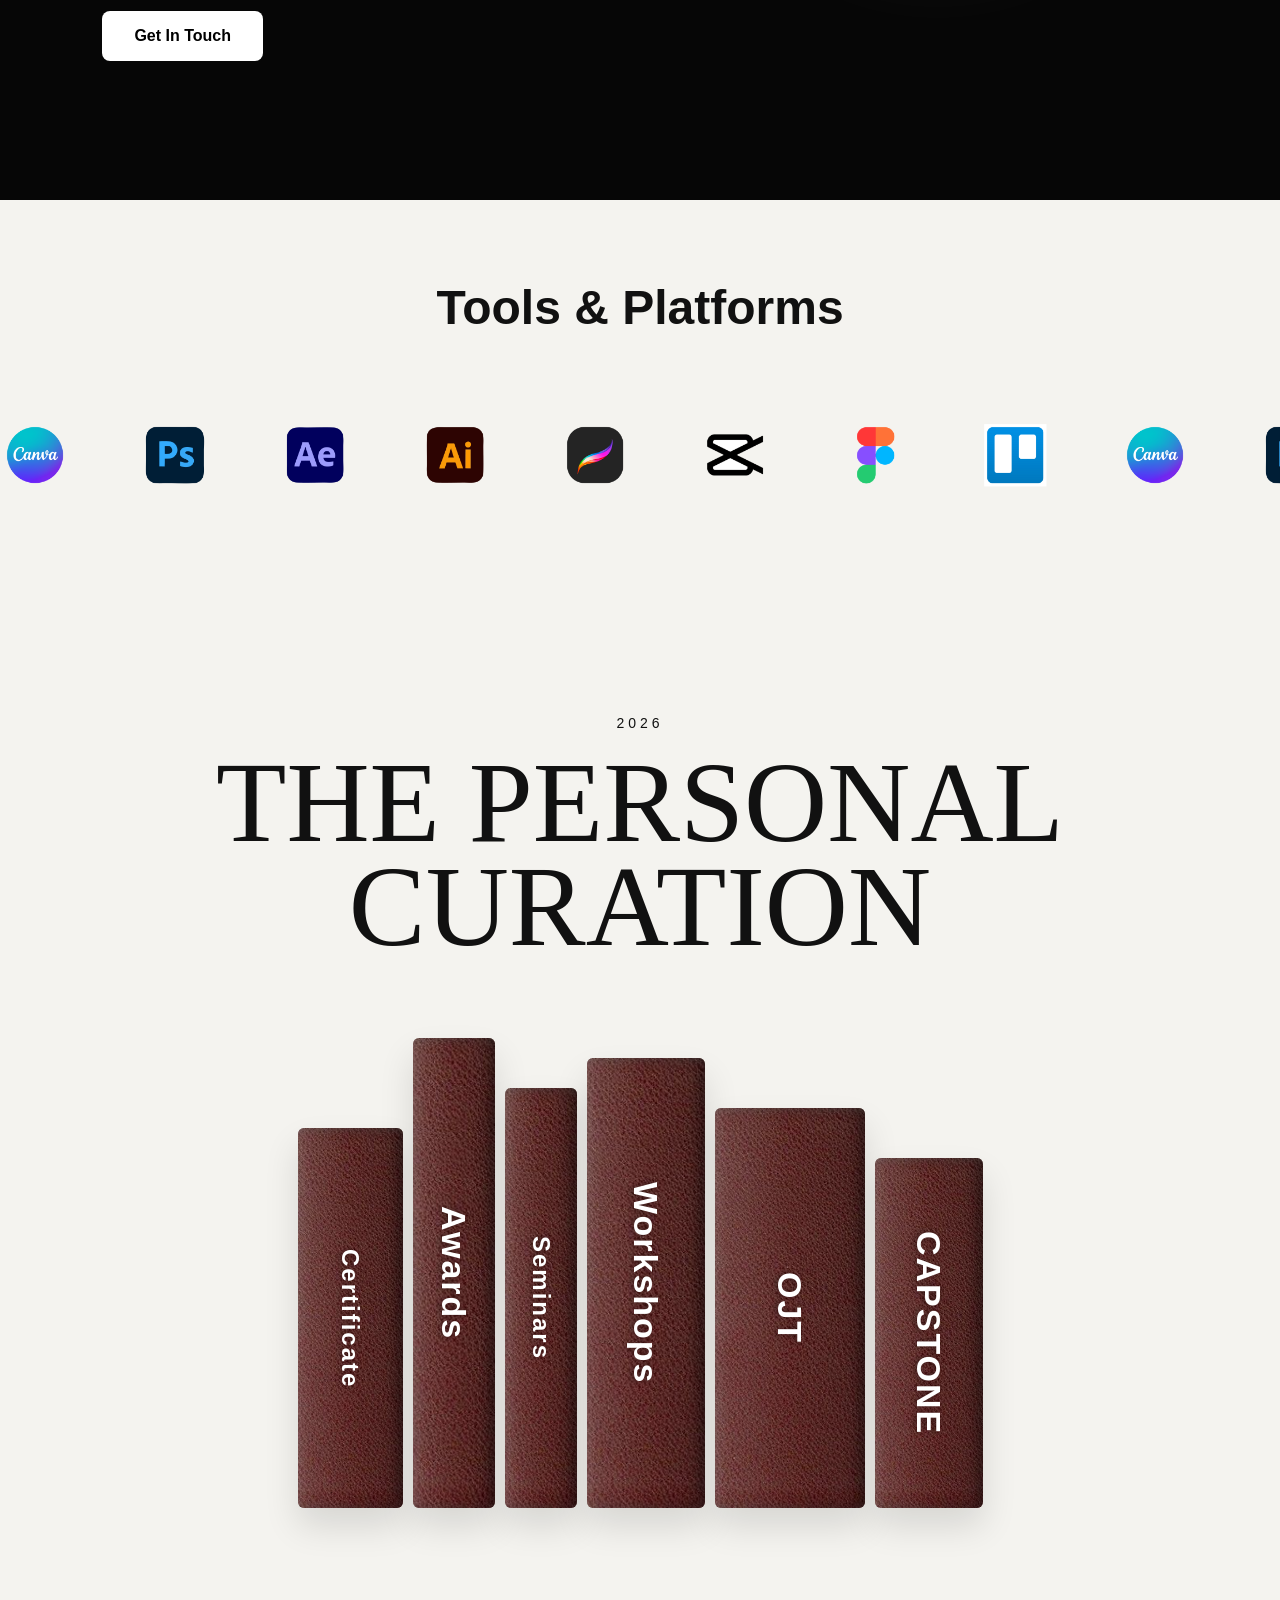
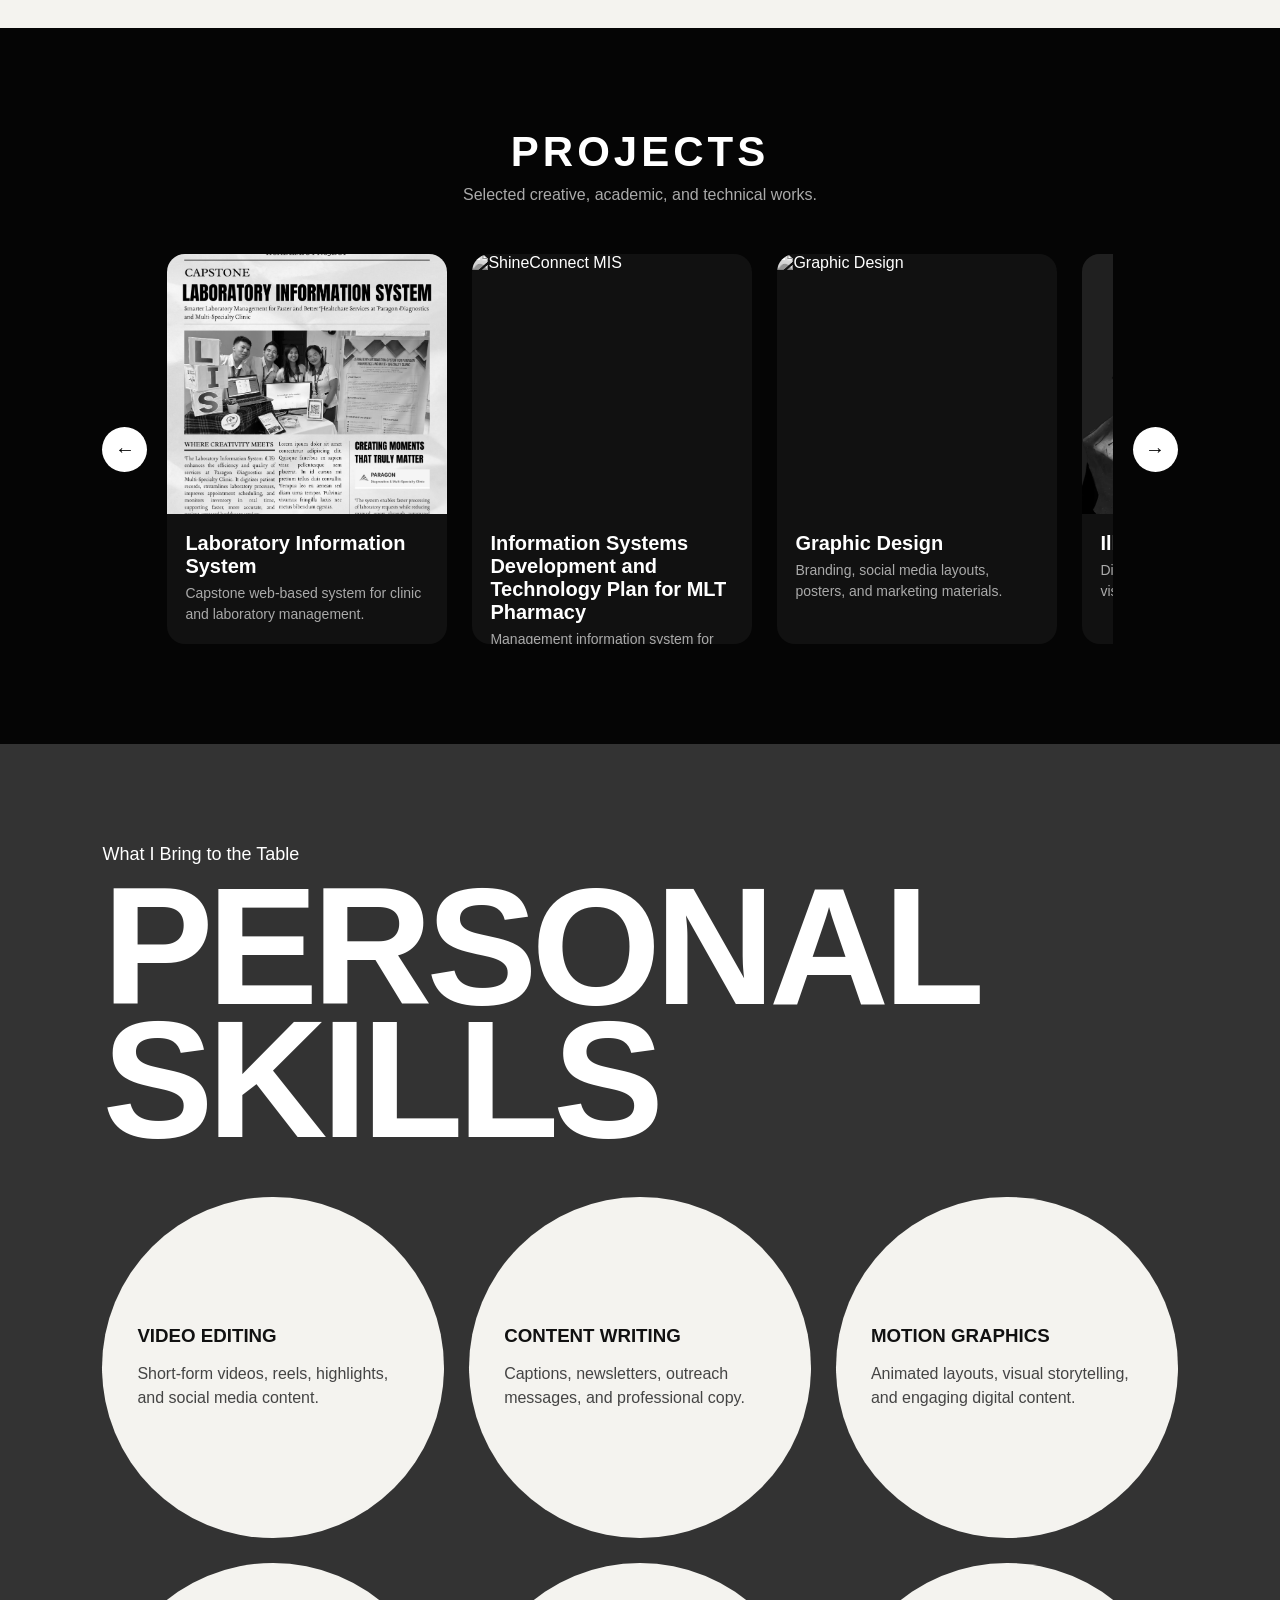
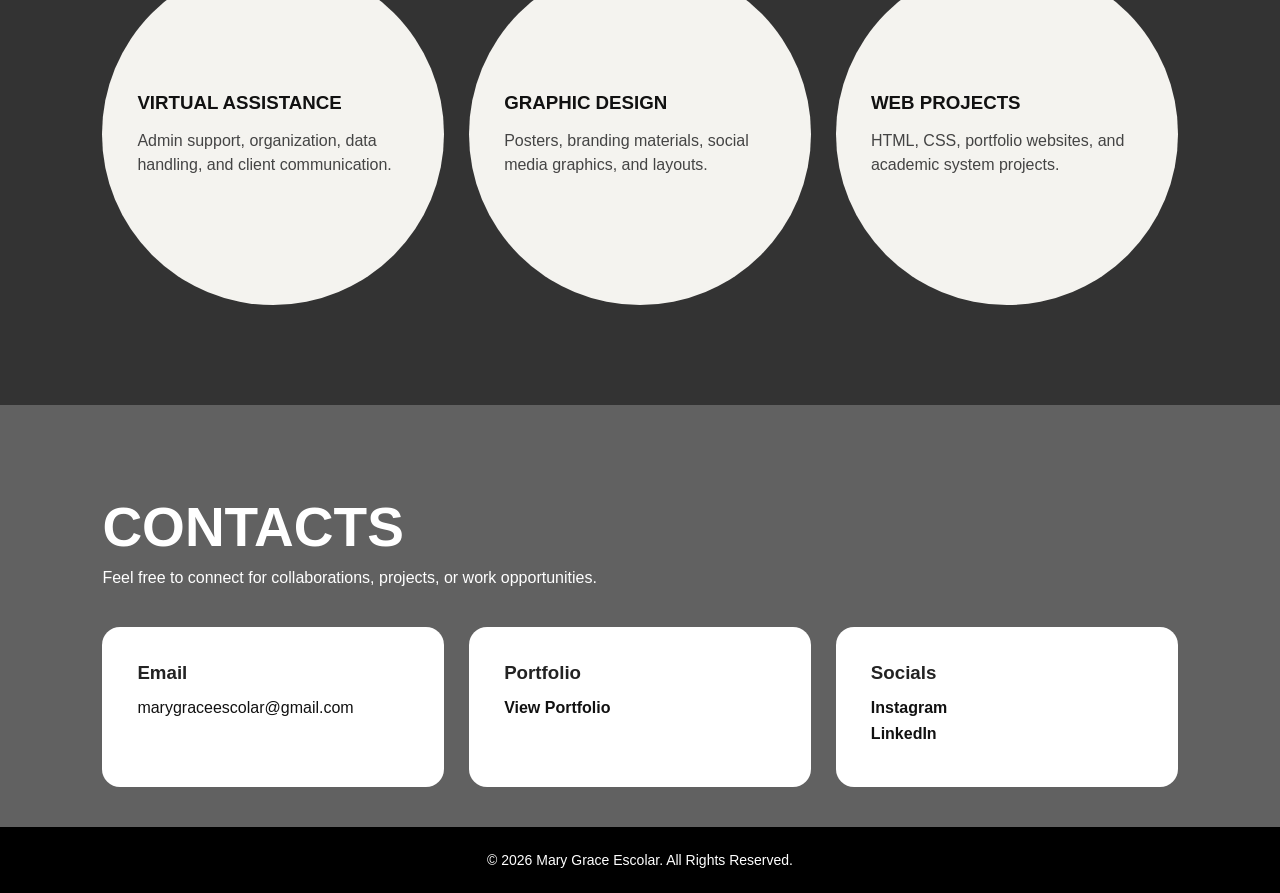
==== commit 267038ea: "Update index.html" ====
--- a/index.html
+++ b/index.html
@@ -117,6 +117,47 @@
 
 </section>
 
+
+  <!-- ACHIEVEMENTS -->
+<section class="achievements-section" id="achievements">
+
+  <div class="achievement-header">
+    <p>2026</p>
+    <h2>THE PERSONAL CURATION</h2>
+  </div>
+
+  <div class="bookshelf">
+
+    <a href="assets/images/certificate-1.png" target="_blank" class="book book-1">
+      <span>Certificate</span>
+    </a>
+
+    <a href="assets/certificate/certificate-2.png" target="_blank" class="book book-2">
+      <span>Awards</span>
+    </a>
+
+    <a href="assets/certificate/certificate-3.png" target="_blank" class="book book-3">
+      <span>Seminars</span>
+    </a>
+
+    <a href="assets/certificate/certificate-4.png" target="_blank" class="book book-4">
+      <span>Workshops</span>
+    </a>
+
+    <a href="assets/certificate/certificate-5.png" target="_blank" class="book book-5">
+      <span>OJT</span>
+    </a>
+
+    <a href="assets/certificate/certificate-6.png" target="_blank" class="book book-6">
+      <span>CAPSTONE</span>
+    </a>
+  </div>
+
+</section>
+
+
+
+  
   <!-- PROJECTS -->
   <section class="projects-section" id="projects">
     <div class="section-heading">
@@ -135,8 +176,8 @@
         </a>
 
         <a href="projects/shineconnect-mis.html" class="project-card">
-          <img src="assets/images/shineconnect-cover.png" alt="ShineConnect MIS">
-          <h3>ShineConnect MIS</h3>
+          <img src="assets/images/isdp.png" alt="ShineConnect MIS">
+          <h3>Information Systems Development and Technology Plan for MLT Pharmacy</h3>
           <p>Management information system for sales, inventory, and delivery.</p>
         </a>
 
@@ -163,44 +204,6 @@
     </div>
   </section>
 
-
-
-  <!-- ACHIEVEMENTS -->
-<section class="achievements-section" id="achievements">
-
-  <div class="achievement-header">
-    <p>2026</p>
-    <h2>THE PERSONAL CURATION</h2>
-  </div>
-
-  <div class="bookshelf">
-
-    <a href="assets/images/certificate-1.png" target="_blank" class="book book-1">
-      <span>Certificate</span>
-    </a>
-
-    <a href="assets/certificate/certificate-2.png" target="_blank" class="book book-2">
-      <span>Awards</span>
-    </a>
-
-    <a href="assets/certificate/certificate-3.png" target="_blank" class="book book-3">
-      <span>Seminars</span>
-    </a>
-
-    <a href="assets/certificate/certificate-4.png" target="_blank" class="book book-4">
-      <span>Workshops</span>
-    </a>
-
-    <a href="assets/certificate/certificate-5.png" target="_blank" class="book book-5">
-      <span>OJT</span>
-    </a>
-
-    <a href="assets/certificate/certificate-6.png" target="_blank" class="book book-6">
-      <span>CAPSTONE</span>
-    </a>
-  </div>
-
-</section>
 
 
   <!-- EXPERIENCE -->
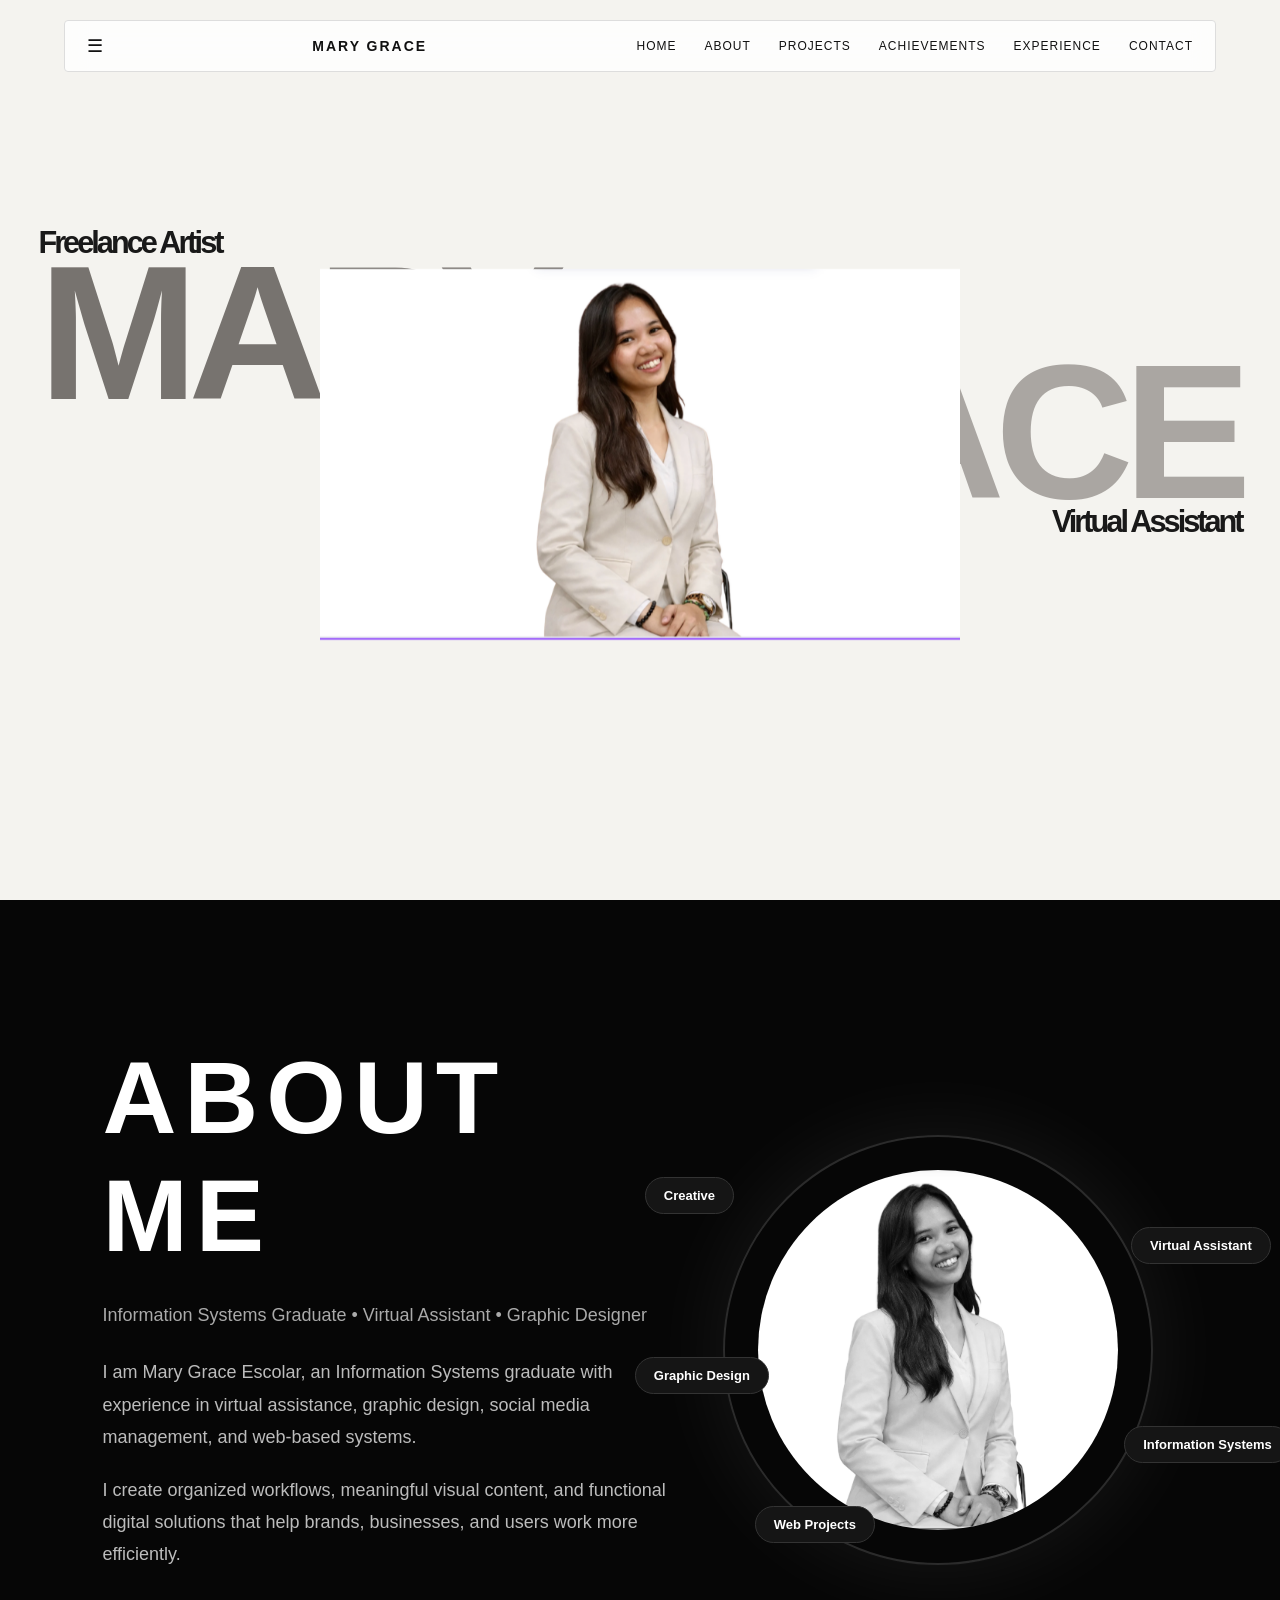
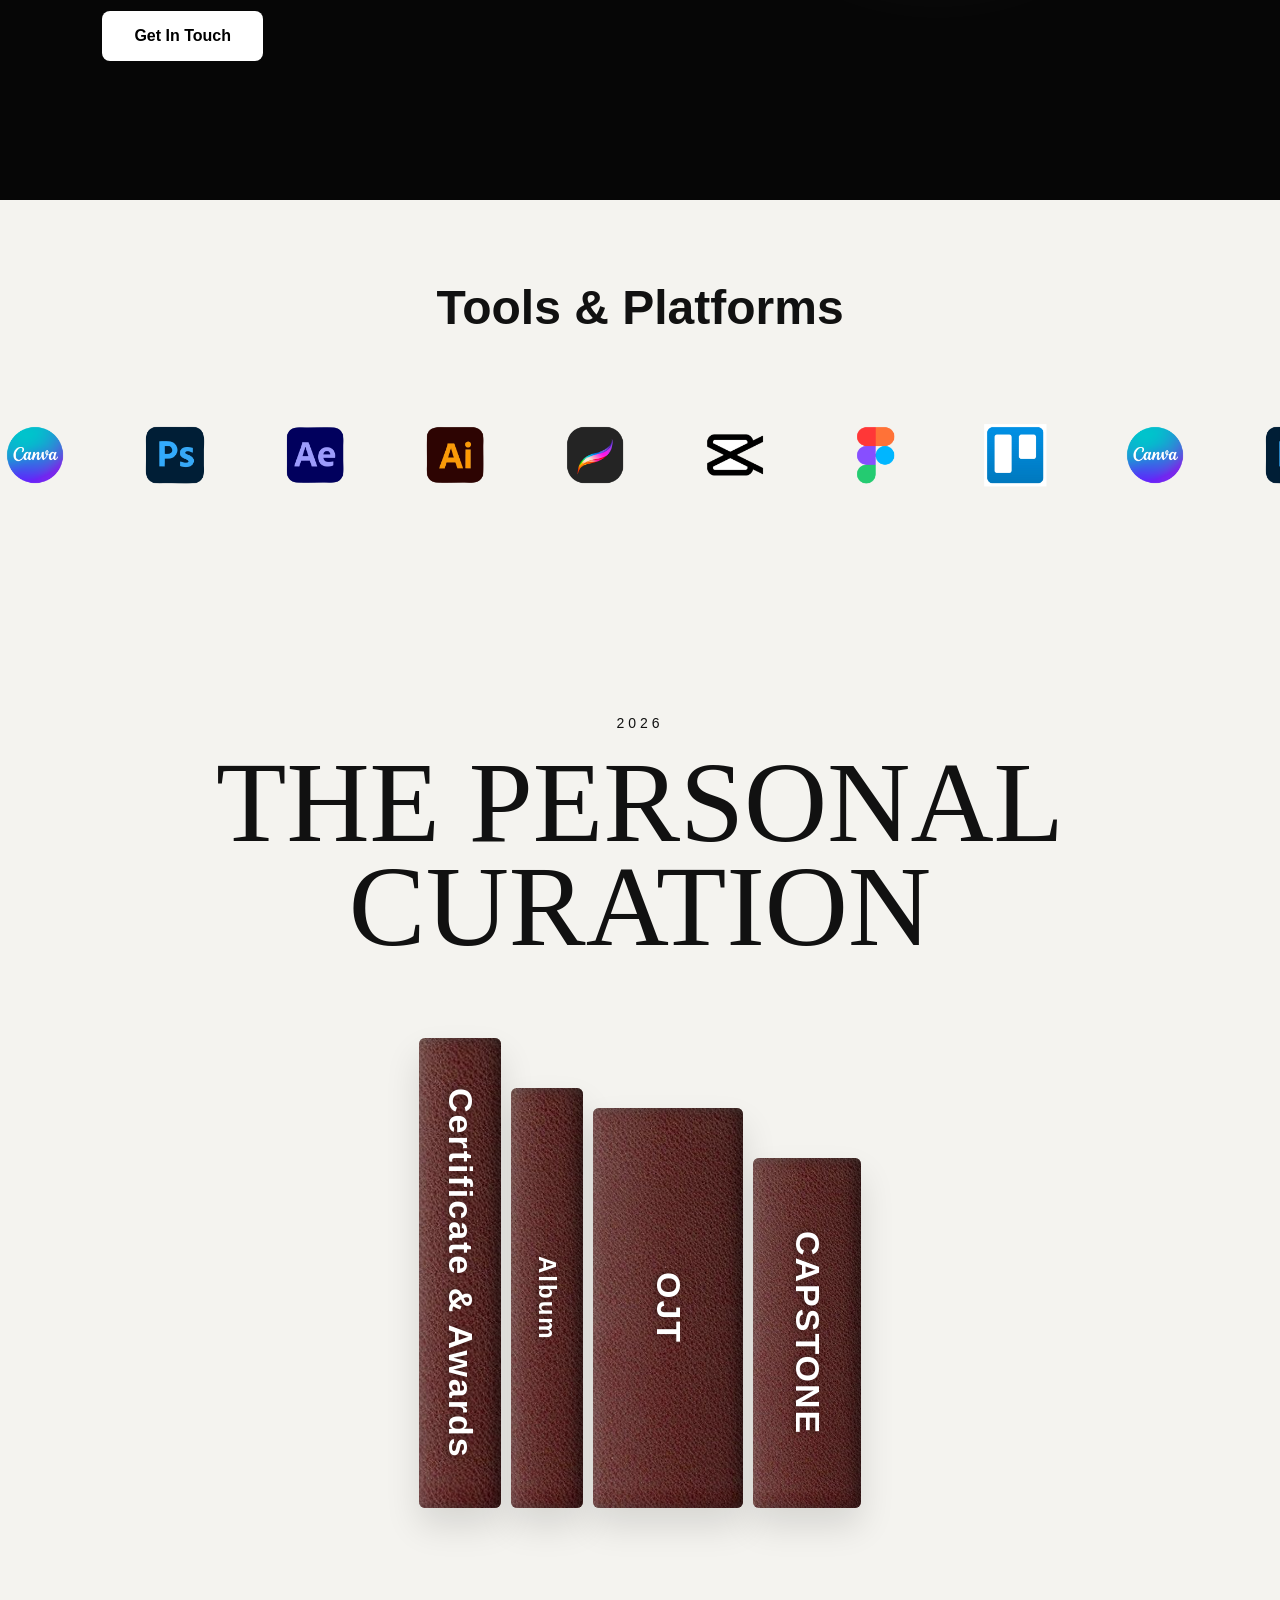
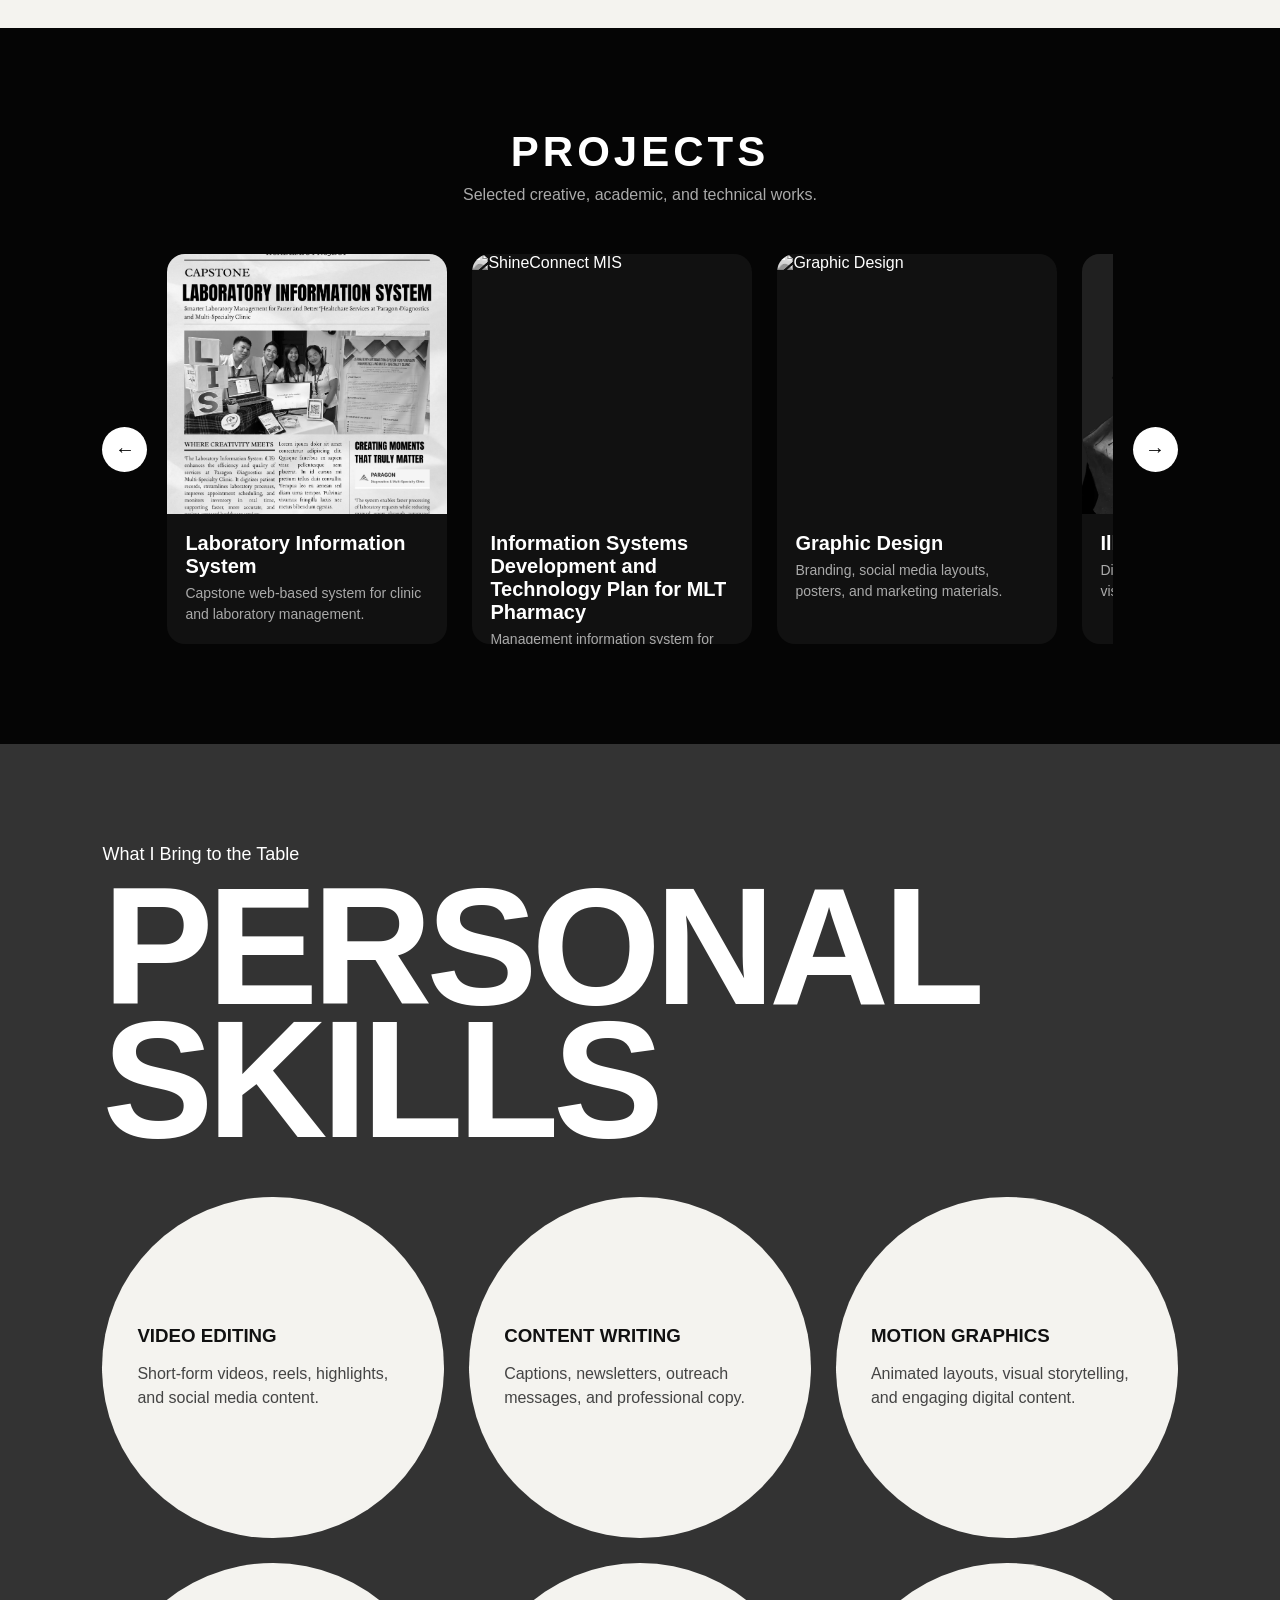
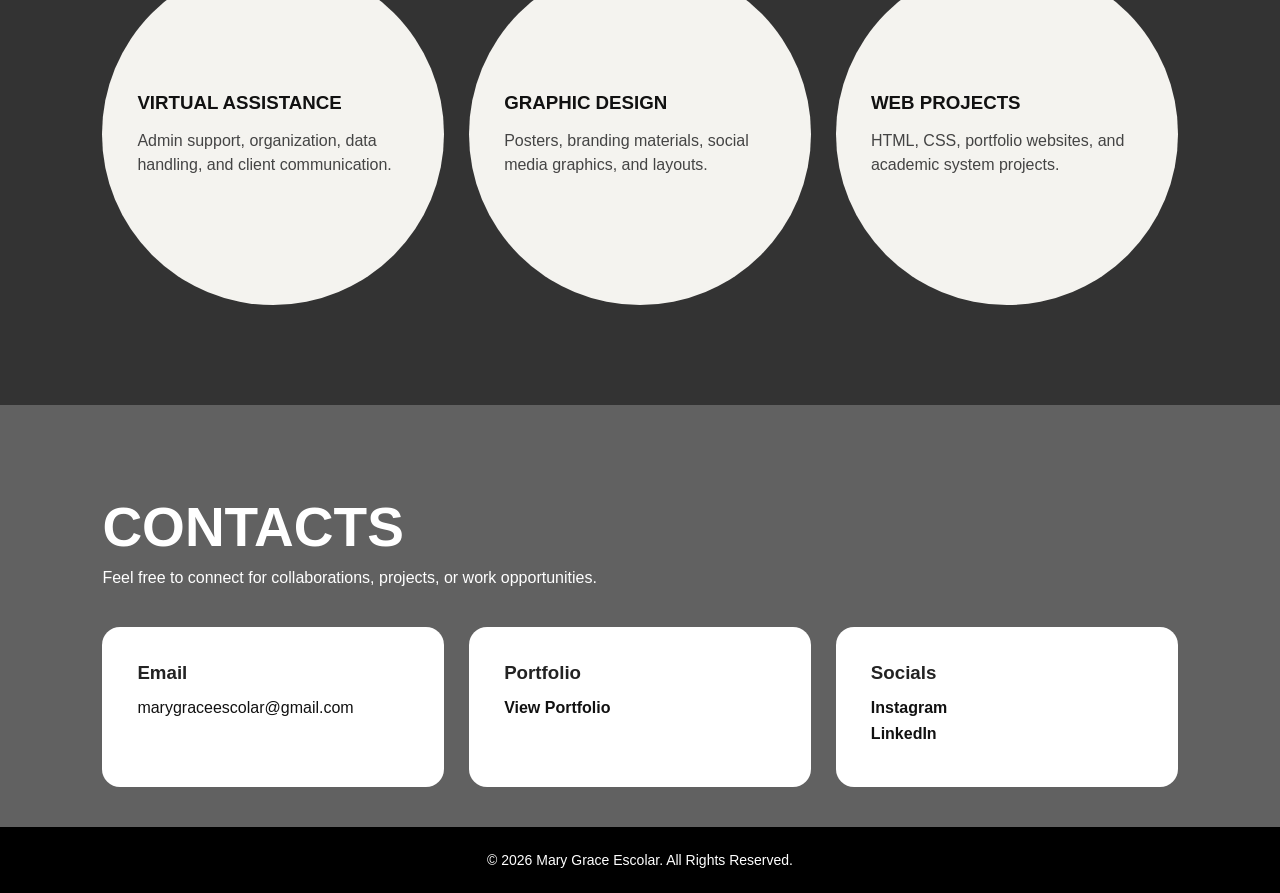
==== commit 8ceea08a: "Update index.html" ====
--- a/index.html
+++ b/index.html
@@ -128,20 +128,12 @@
 
   <div class="bookshelf">
 
-    <a href="assets/images/certificate-1.png" target="_blank" class="book book-1">
-      <span>Certificate</span>
-    </a>
-
-    <a href="assets/certificate/certificate-2.png" target="_blank" class="book book-2">
-      <span>Awards</span>
+    <a href="certificate.html" target="_blank" class="book book-2">
+      <span>Certificate & Awards</span>
     </a>
 
     <a href="assets/certificate/certificate-3.png" target="_blank" class="book book-3">
-      <span>Seminars</span>
-    </a>
-
-    <a href="assets/certificate/certificate-4.png" target="_blank" class="book book-4">
-      <span>Workshops</span>
+      <span>Album</span>
     </a>
 
     <a href="assets/certificate/certificate-5.png" target="_blank" class="book book-5">
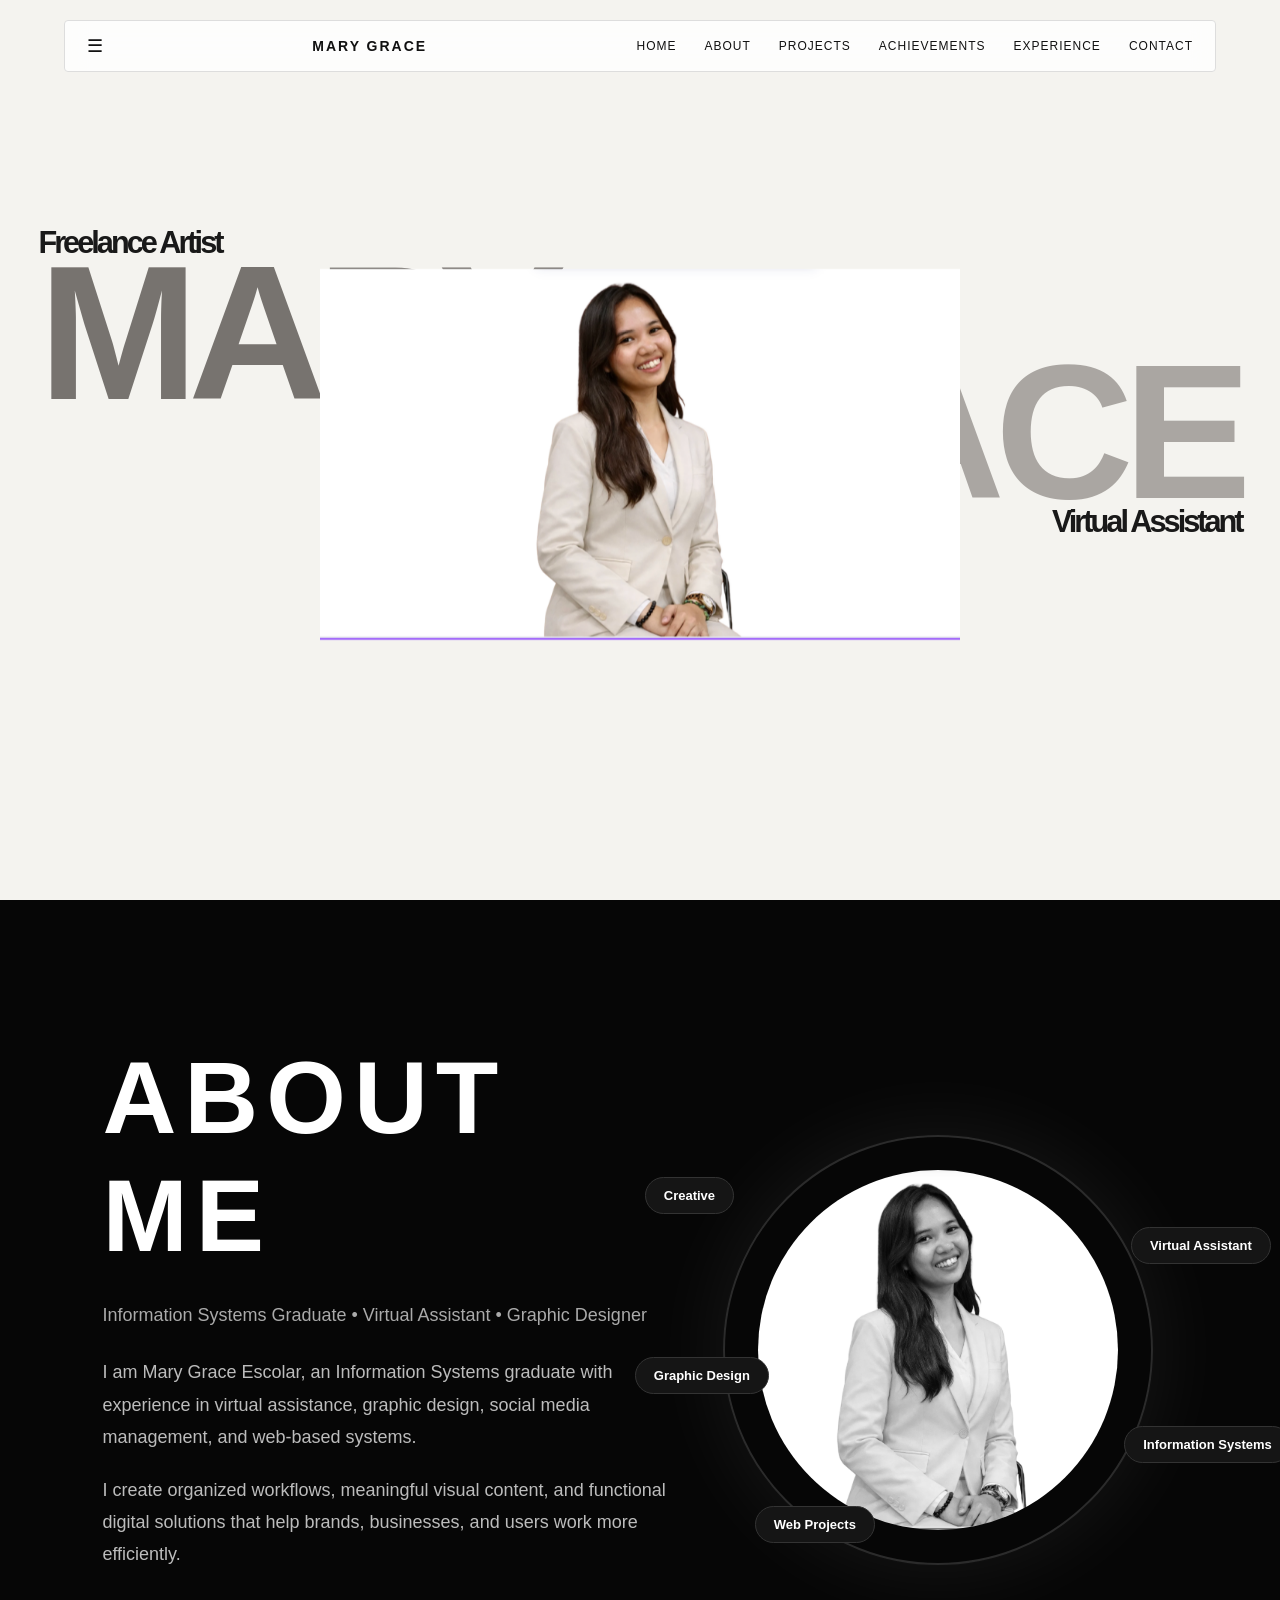
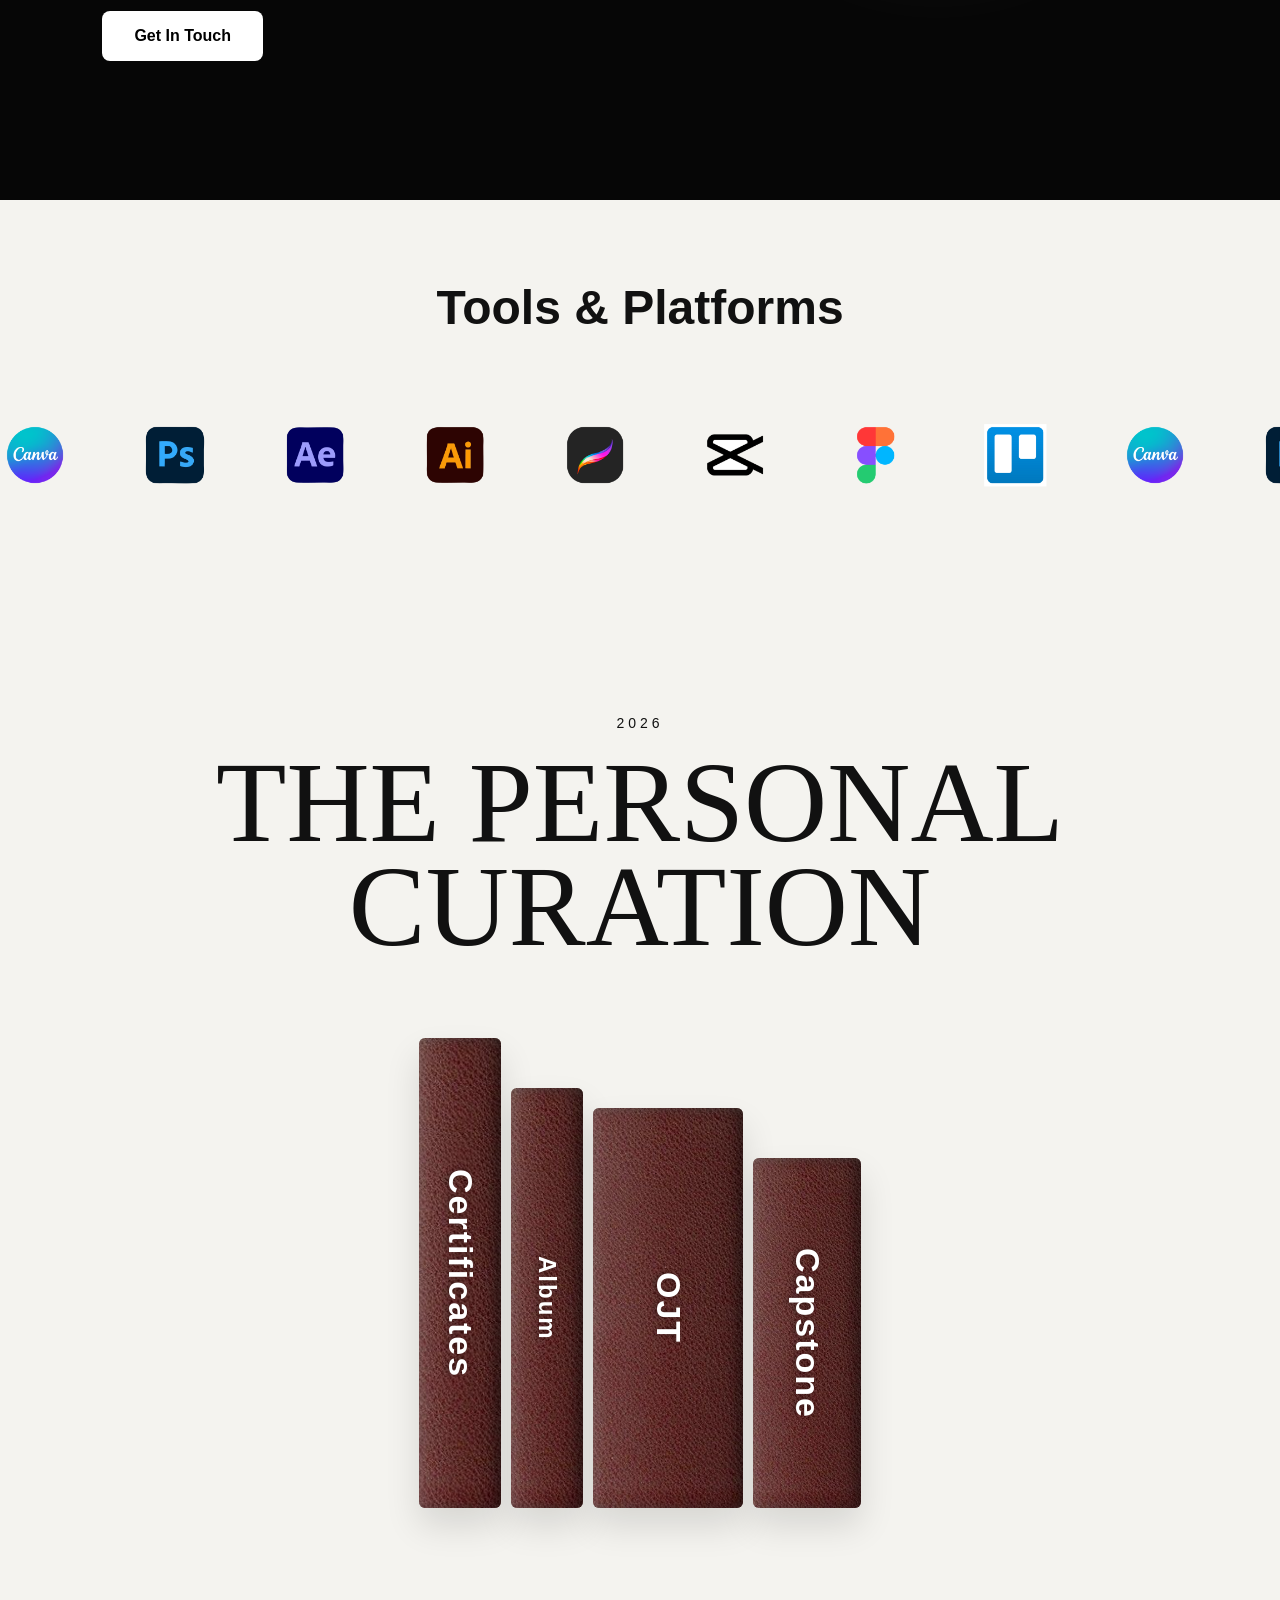
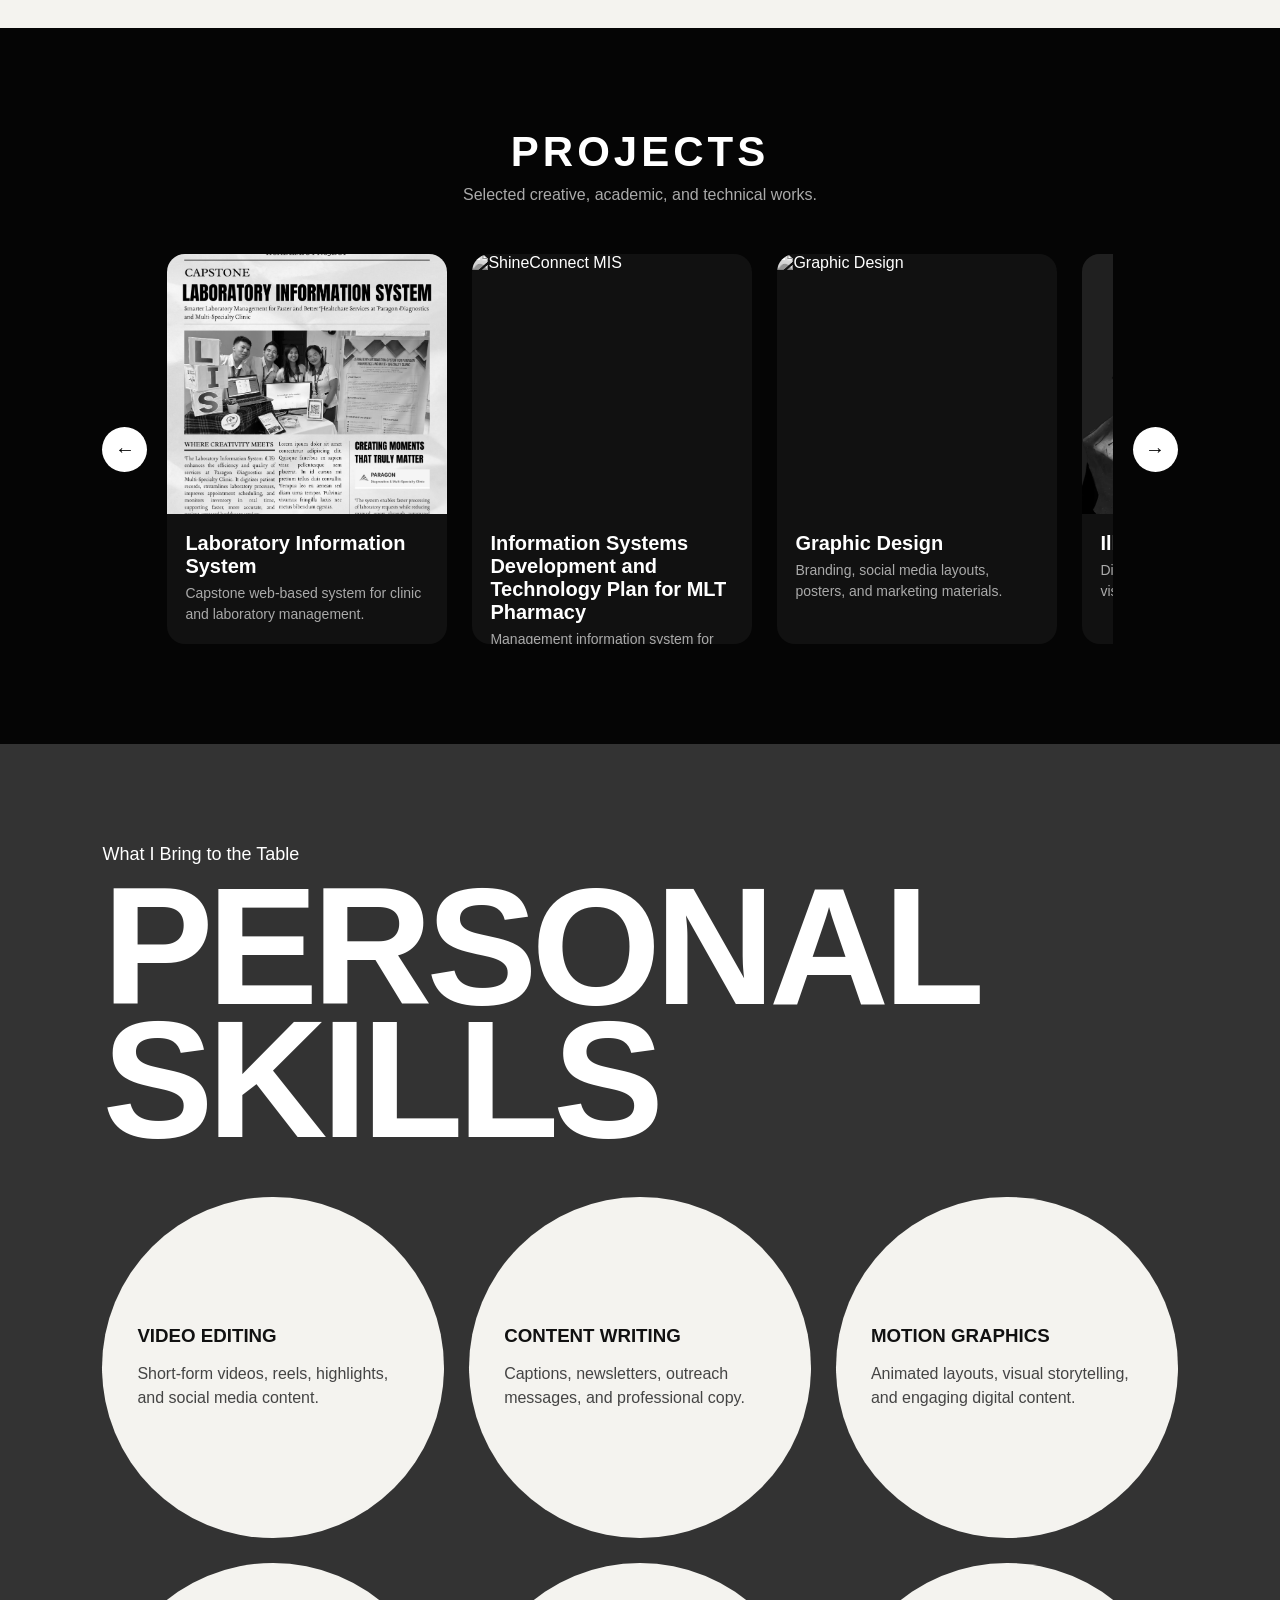
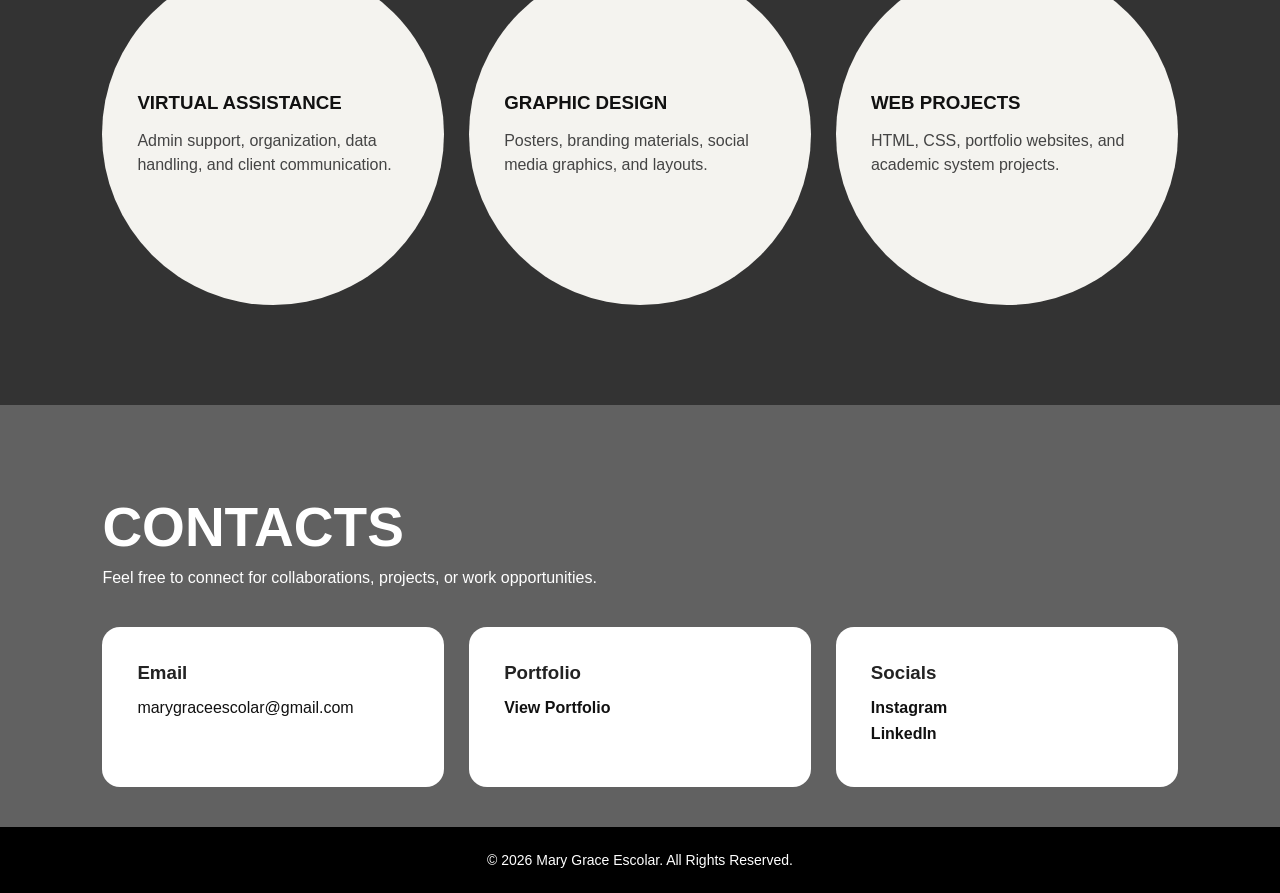
==== commit 02461324: "Update index.html" ====
--- a/index.html
+++ b/index.html
@@ -129,7 +129,7 @@
   <div class="bookshelf">
 
     <a href="certificate.html" target="_blank" class="book book-2">
-      <span>Certificate & Awards</span>
+      <span>Certificates</span>
     </a>
 
     <a href="assets/certificate/certificate-3.png" target="_blank" class="book book-3">
@@ -141,7 +141,7 @@
     </a>
 
     <a href="assets/certificate/certificate-6.png" target="_blank" class="book book-6">
-      <span>CAPSTONE</span>
+      <span>Capstone</span>
     </a>
   </div>
 
--- a/style.css
+++ b/style.css
@@ -742,3 +742,208 @@
     font-size: 16px;
   }
 }
+
+
+
+
+
+
+/* INSTAGRAM STYLE GALLERY */
+
+.insta-gallery-section {
+  background: #000;
+  padding: 90px 8%;
+  text-align: center;
+}
+
+.insta-gallery-section h2 {
+  font-size: 42px;
+  margin-bottom: 10px;
+  color: #fff;
+}
+
+.insta-gallery-section p {
+  color: #ccc;
+  margin-bottom: 35px;
+}
+
+.insta-gallery {
+  display: grid;
+  grid-template-columns: repeat(3, 1fr);
+  gap: 0;
+  max-width: 1100px;
+  margin: auto;
+  border-radius: 0;
+  overflow: hidden;
+  background: transparent;
+}
+
+.insta-gallery img {
+  width: 100%;
+  aspect-ratio: 1 / 1;
+  object-fit: cover;
+  cursor: pointer;
+  transition: 0.3s ease;
+  display: block;
+}
+
+.insta-gallery img:hover {
+  filter: brightness(70%);
+}
+
+/* INSTAGRAM MODAL */
+
+.ig-modal {
+  display: none;
+  position: fixed;
+  z-index: 9999;
+  inset: 0;
+  background: rgba(0, 0, 0, 0.78);
+  align-items: center;
+  justify-content: center;
+  padding: 35px;
+}
+
+.ig-modal.active {
+  display: flex;
+}
+
+.ig-post {
+  width: min(1100px, 95vw);
+  height: min(720px, 88vh);
+  background: #fff;
+  display: grid;
+  grid-template-columns: 1.3fr 0.9fr;
+  border-radius: 6px;
+  overflow: hidden;
+}
+
+.ig-image-wrap {
+  background: #000;
+  display: flex;
+  align-items: center;
+  justify-content: center;
+}
+
+.ig-image-wrap img {
+  width: 100%;
+  height: 100%;
+  object-fit: contain;
+}
+
+.ig-details {
+  display: flex;
+  flex-direction: column;
+  background: #fff;
+}
+
+.ig-header {
+  display: flex;
+  align-items: center;
+  gap: 12px;
+  padding: 18px 20px;
+  border-bottom: 1px solid #eee;
+}
+
+.ig-header img {
+  width: 42px;
+  height: 42px;
+  border-radius: 50%;
+  object-fit: cover;
+}
+
+.ig-header h4 {
+  font-size: 16px;
+  margin-bottom: 2px;
+}
+
+.ig-header span {
+  font-size: 13px;
+  color: #777;
+}
+
+.ig-caption {
+  padding: 25px 22px;
+  text-align: left;
+}
+
+.ig-caption h3 {
+  font-size: 26px;
+  margin-bottom: 12px;
+}
+
+.ig-caption p {
+  font-size: 16px;
+  color: #1f1f1f;
+  margin-bottom: 15px;
+}
+
+.ig-tags {
+  color: #2457ff !important;
+  line-height: 1.7;
+}
+
+.ig-close {
+  position: fixed;
+  top: 22px;
+  right: 34px;
+  background: none;
+  border: none;
+  color: white;
+  font-size: 42px;
+  cursor: pointer;
+  z-index: 10001;
+}
+
+.ig-nav {
+  position: fixed;
+  top: 50%;
+  transform: translateY(-50%);
+  width: 46px;
+  height: 46px;
+  border-radius: 50%;
+  border: none;
+  background: #fff;
+  color: #1f1f1f;
+  font-size: 26px;
+  cursor: pointer;
+  z-index: 10001;
+}
+
+.ig-prev {
+  left: 35px;
+}
+
+.ig-next {
+  right: 35px;
+}
+
+@media (max-width: 850px) {
+  .insta-gallery {
+    grid-template-columns: repeat(2, 1fr);
+  }
+
+  .ig-post {
+    grid-template-columns: 1fr;
+    height: 88vh;
+    overflow-y: auto;
+  }
+
+  .ig-image-wrap {
+    height: 60vh;
+  }
+
+  .ig-nav {
+    width: 38px;
+    height: 38px;
+    font-size: 20px;
+  }
+
+  .ig-prev {
+    left: 12px;
+  }
+
+  .ig-next {
+    right: 12px;
+  }
+}
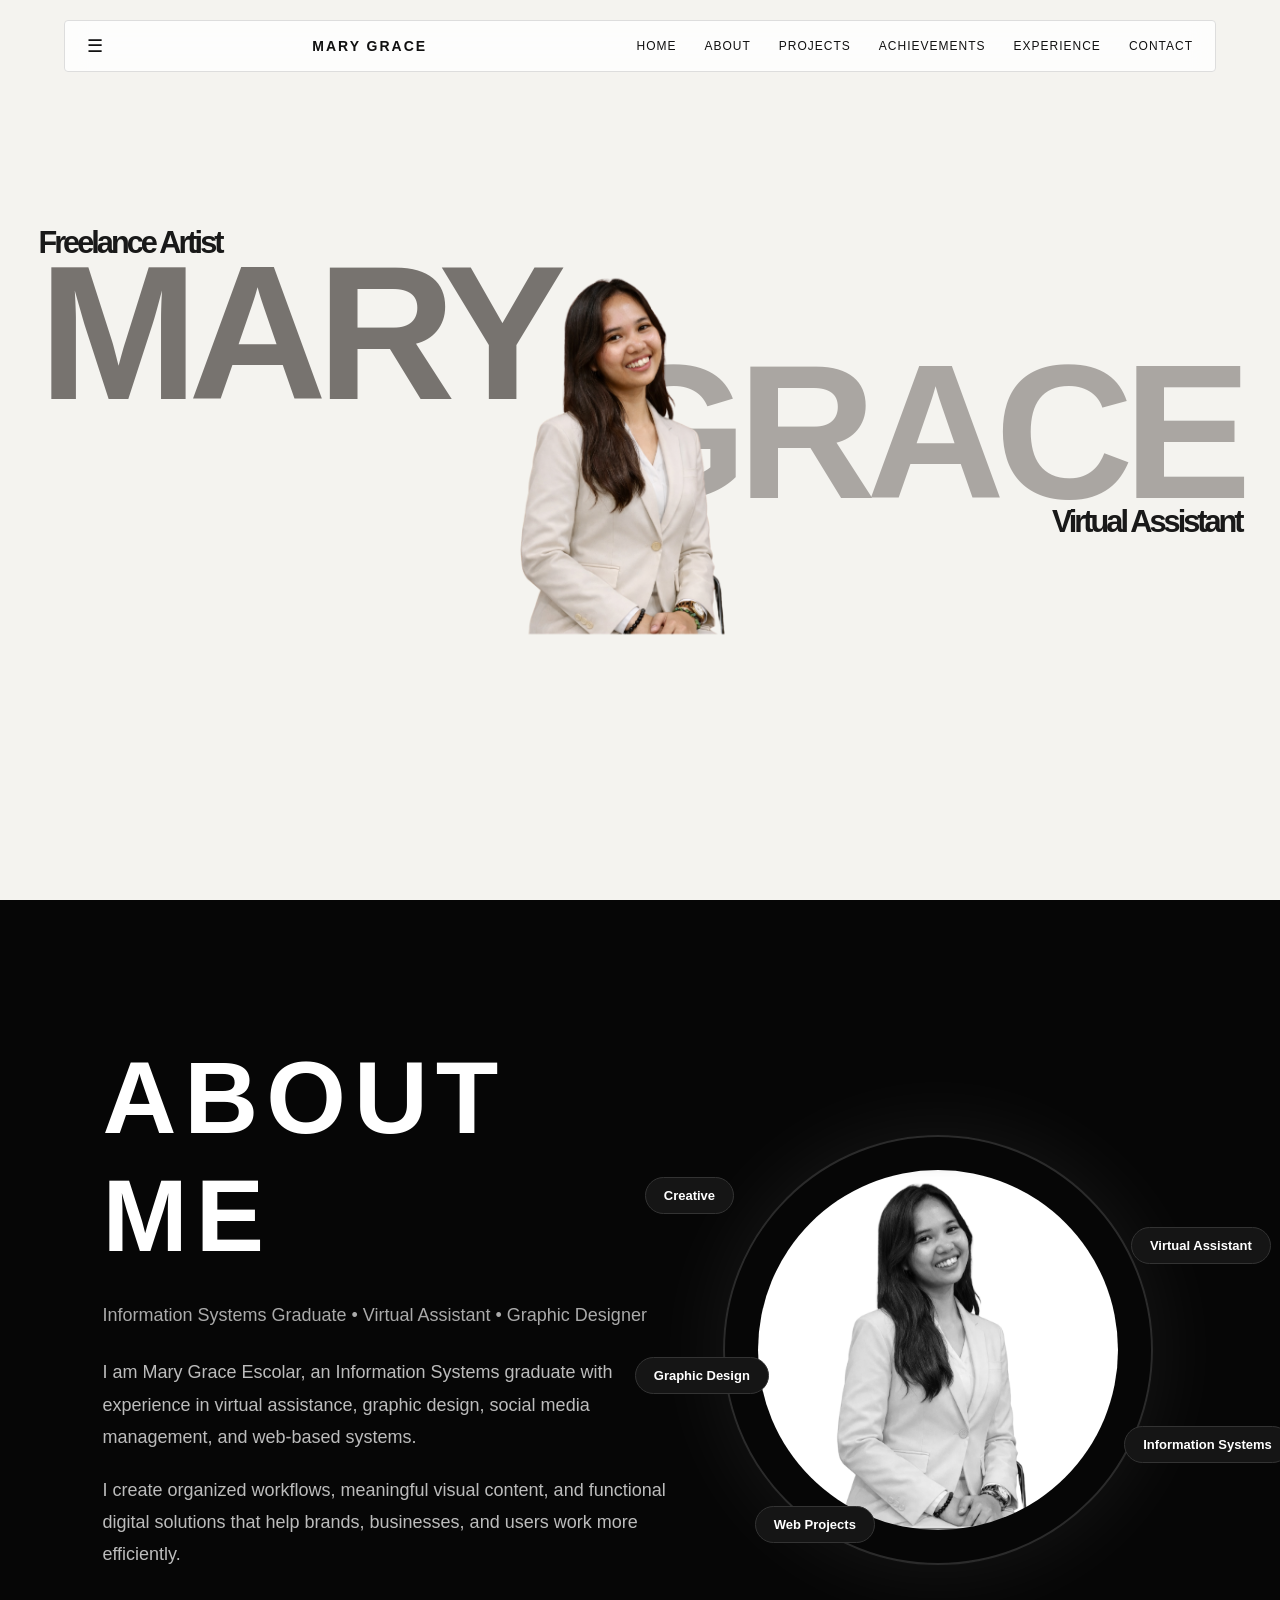
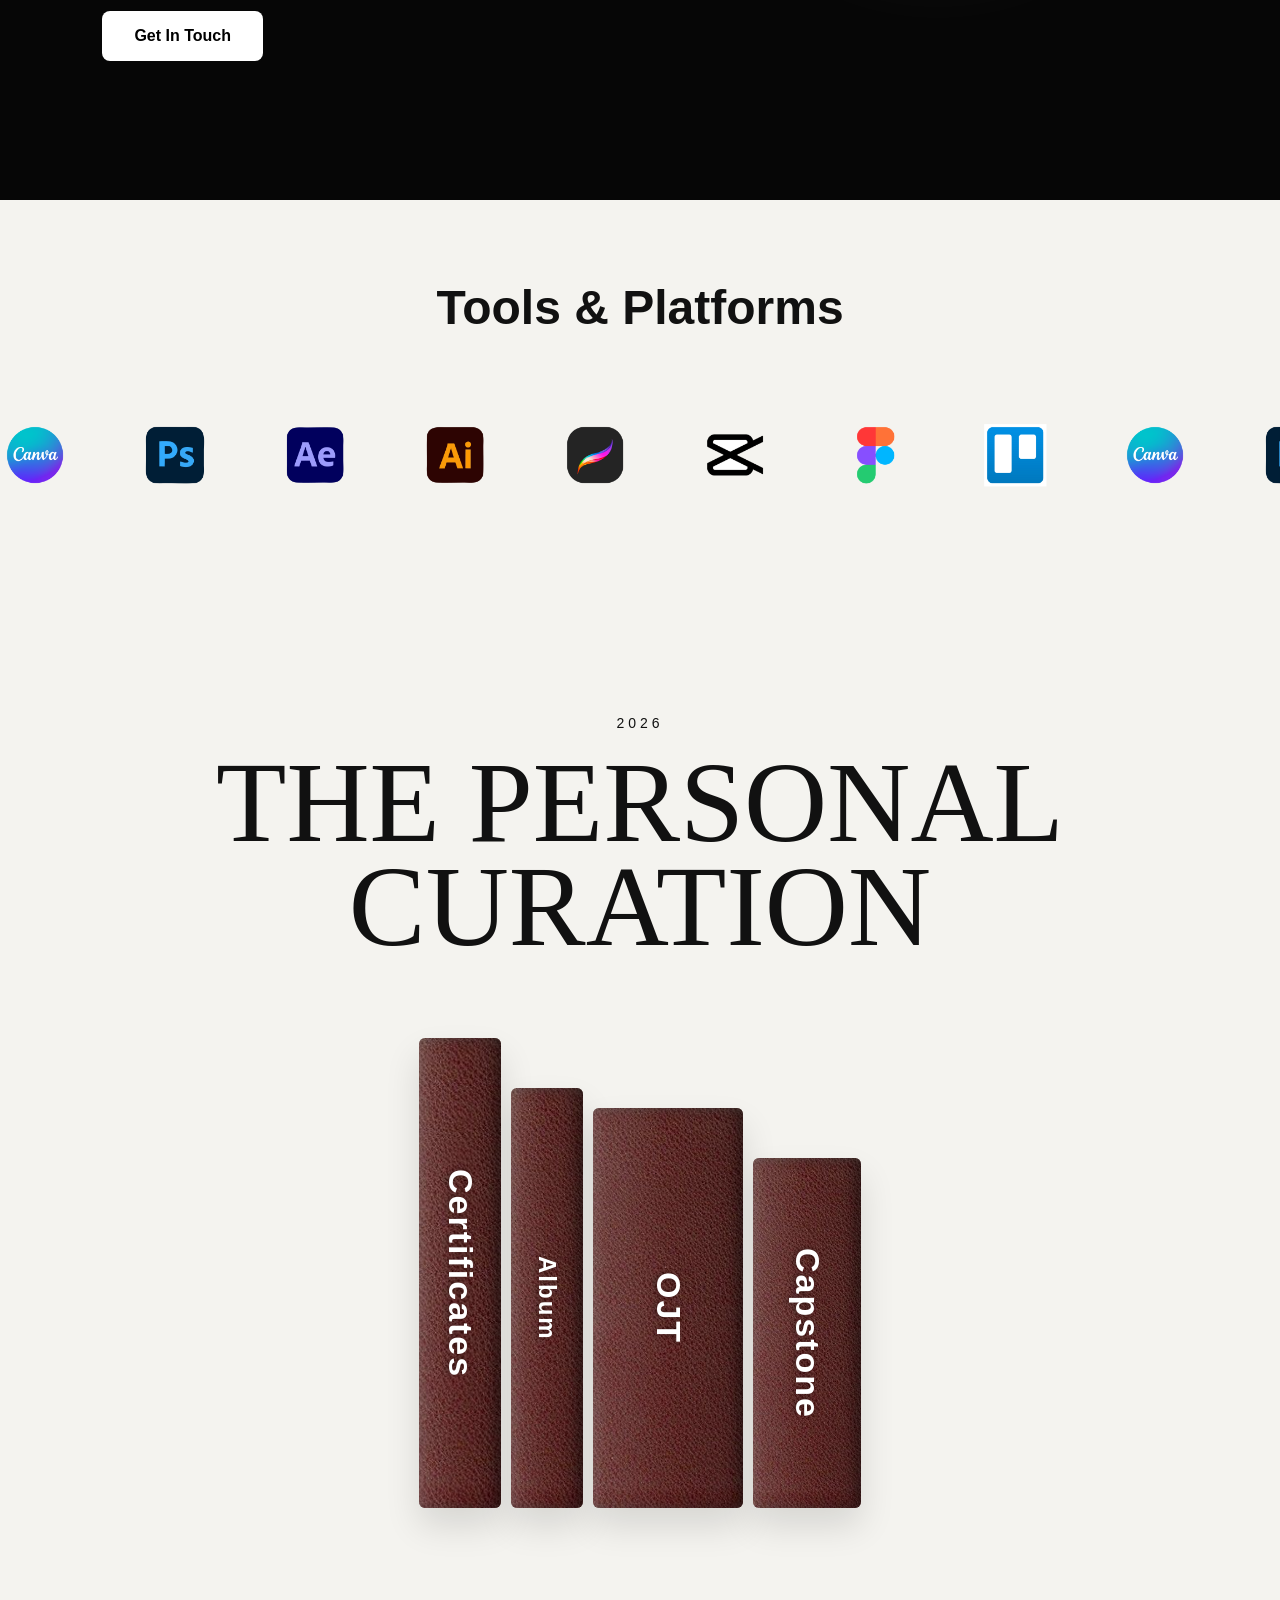
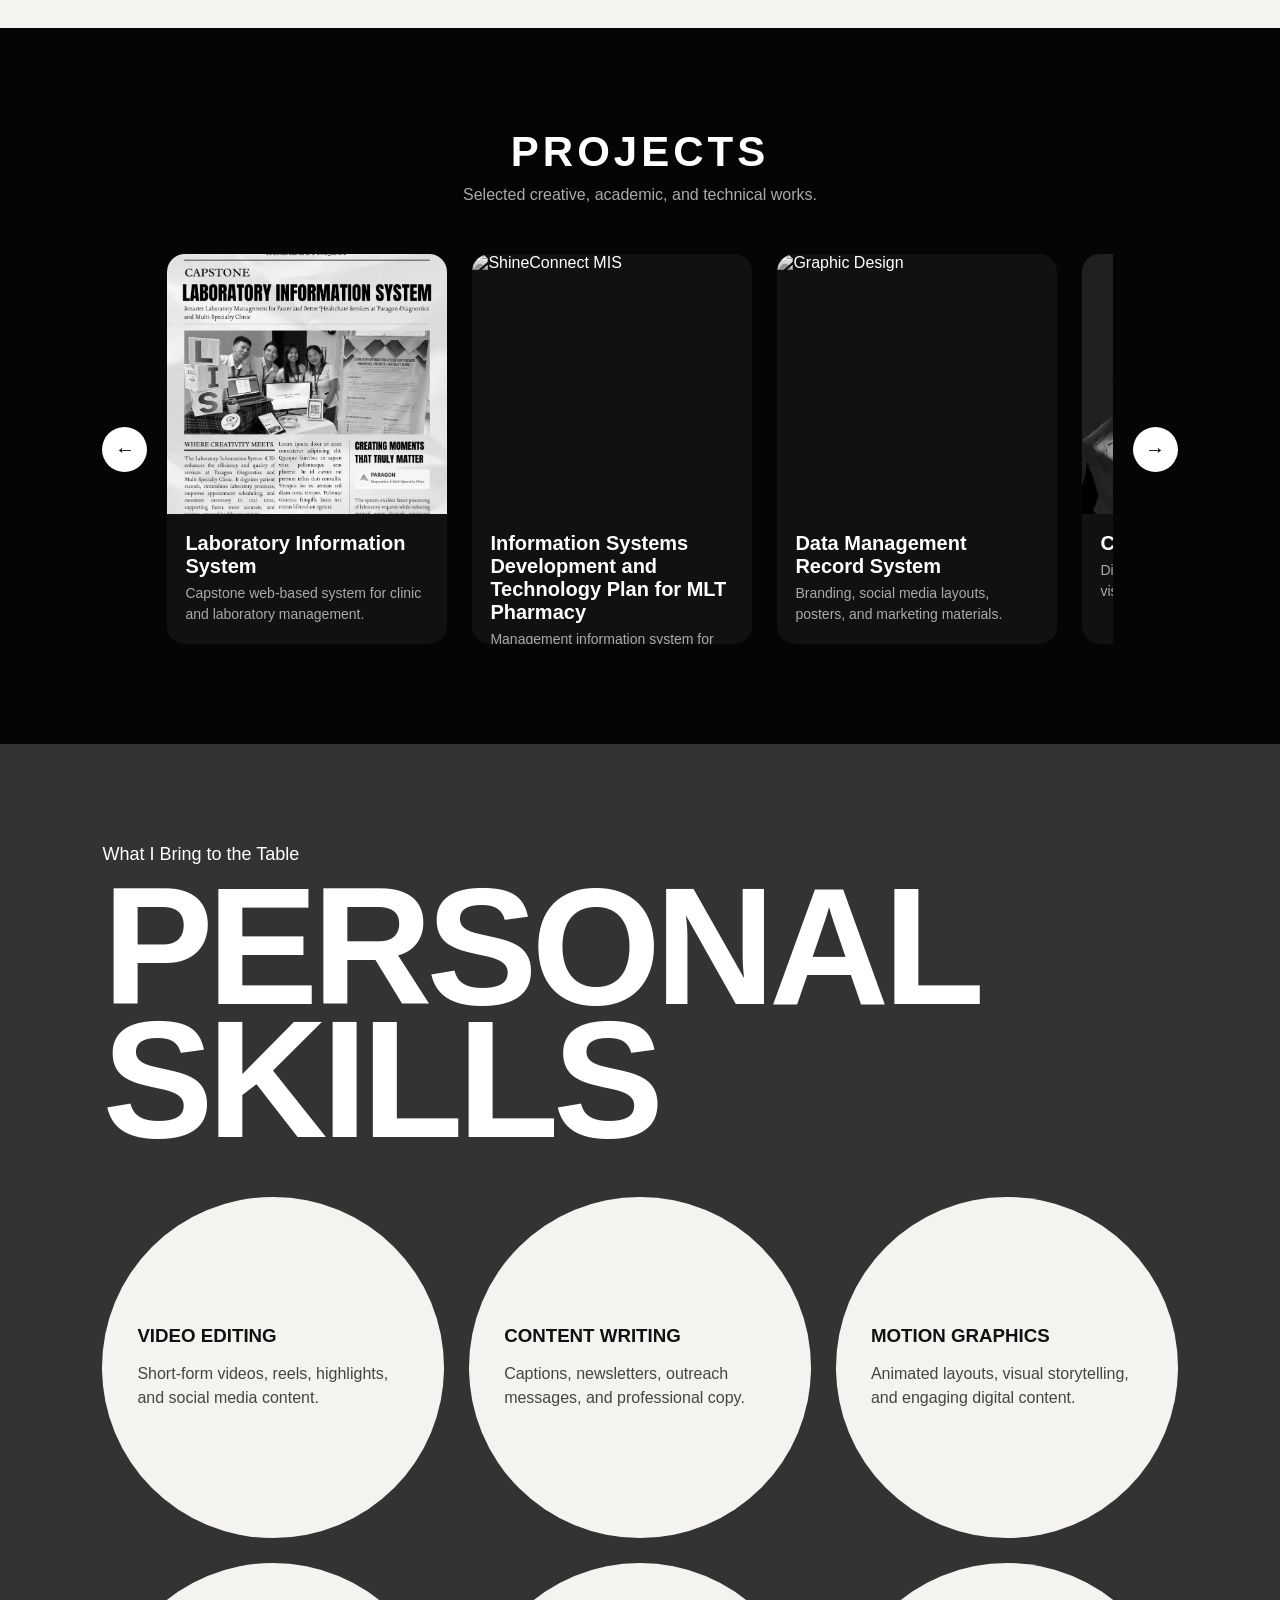
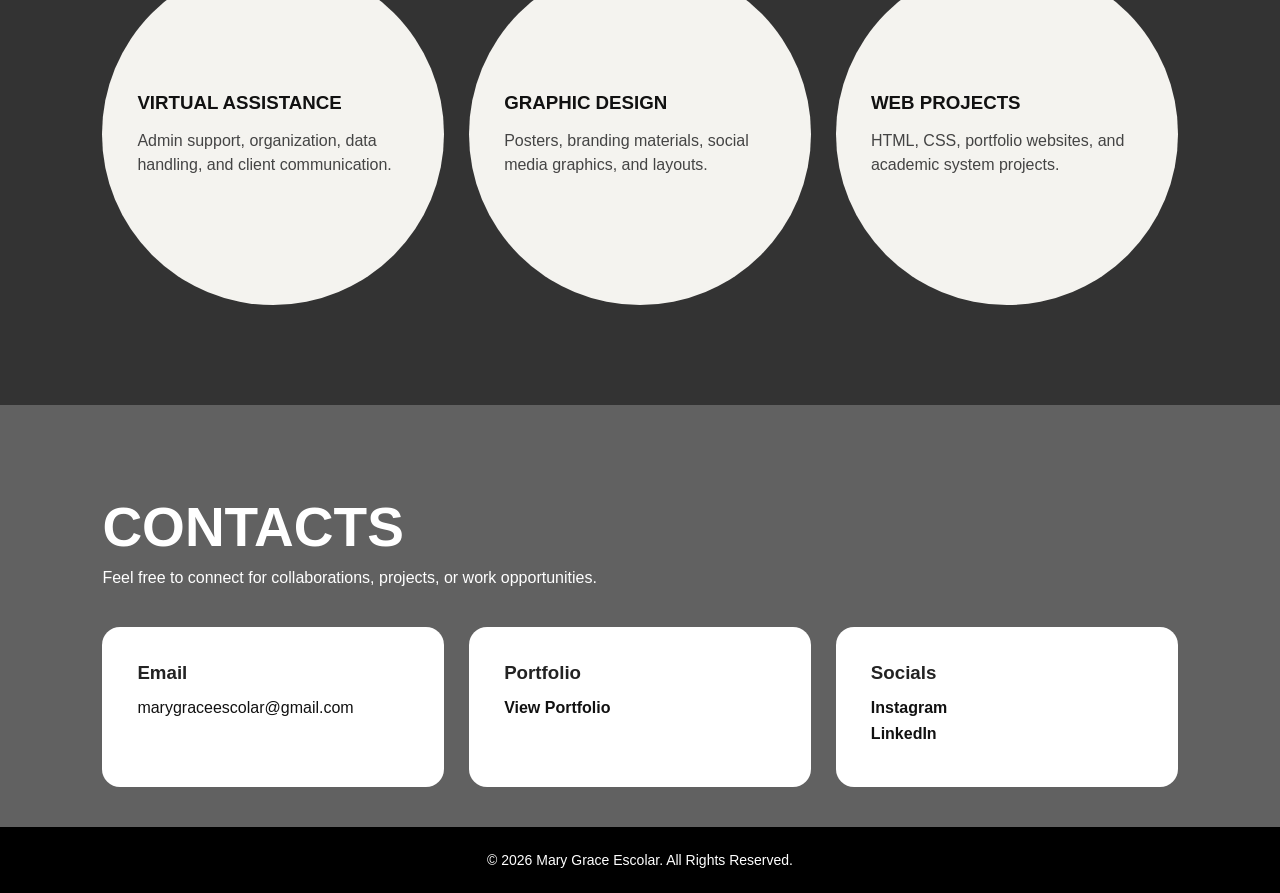
==== commit 96907647: "Update index.html" ====
--- a/index.html
+++ b/index.html
@@ -42,7 +42,7 @@
   </div>
 
   <div class="hero-image-box">
-    <img src="assets/images/mry.png" alt="Mary Grace Escolar" class="hero-image">
+    <img src="assets/images/maryyyyy.png" alt="Mary Grace Escolar" class="hero-image">
   </div>
 </section>
 
@@ -128,21 +128,22 @@
 
   <div class="bookshelf">
 
-    <a href="certificate.html" target="_blank" class="book book-2">
-      <span>Certificates</span>
-    </a>
-
-    <a href="assets/certificate/certificate-3.png" target="_blank" class="book book-3">
-      <span>Album</span>
-    </a>
-
-    <a href="assets/certificate/certificate-5.png" target="_blank" class="book book-5">
-      <span>OJT</span>
-    </a>
-
-    <a href="assets/certificate/certificate-6.png" target="_blank" class="book book-6">
-      <span>Capstone</span>
-    </a>
+     <a href="certificate.html" class="book book-2">
+    <span>Certificates</span>
+  </a>
+
+  <a href="album.html" class="book book-3">
+    <span>Album</span>
+  </a>
+
+  <a href="ojt.html" class="book book-5">
+    <span>OJT</span>
+  </a>
+
+  <a href="capstone.html" class="book book-6">
+    <span>Capstone</span>
+  </a>
+
   </div>
 
 </section>
@@ -167,27 +168,27 @@
           <p>Capstone web-based system for clinic and laboratory management.</p>
         </a>
 
-        <a href="projects/shineconnect-mis.html" class="project-card">
+        <a href="assets/images/istdp.png" class="project-card">
           <img src="assets/images/isdp.png" alt="ShineConnect MIS">
           <h3>Information Systems Development and Technology Plan for MLT Pharmacy</h3>
           <p>Management information system for sales, inventory, and delivery.</p>
         </a>
 
-        <a href="projects/graphic-design.html" class="project-card">
+        <a href="assets/images/dmrs.png" class="project-card">
           <img src="assets/images/graphic-design-cover.png" alt="Graphic Design">
-          <h3>Graphic Design</h3>
+          <h3>Data Management Record System</h3>
           <p>Branding, social media layouts, posters, and marketing materials.</p>
         </a>
 
-        <a href="projects/illustrations.html" class="project-card">
+        <a href="assets/images/clinicpatientrecord.png" class="project-card">
           <img src="assets/images/illustrations-cover.png" alt="Illustrations">
-          <h3>Illustrations</h3>
+          <h3>Clinic Patient Record</h3>
           <p>Digital artworks, portraits, and creative visual concepts.</p>
         </a>
 
-        <a href="projects/websites.html" class="project-card">
+        <a href="assets/images/socialmediaadvertising.png" class="project-card">
           <img src="assets/projects/websites-cover.png" alt="Websites">
-          <h3>Websites</h3>
+          <h3>Quantitative Methods - Social Media Advertising</h3>
           <p>Landing pages, portfolio pages, and web-based layouts.</p>
         </a>
       </div>
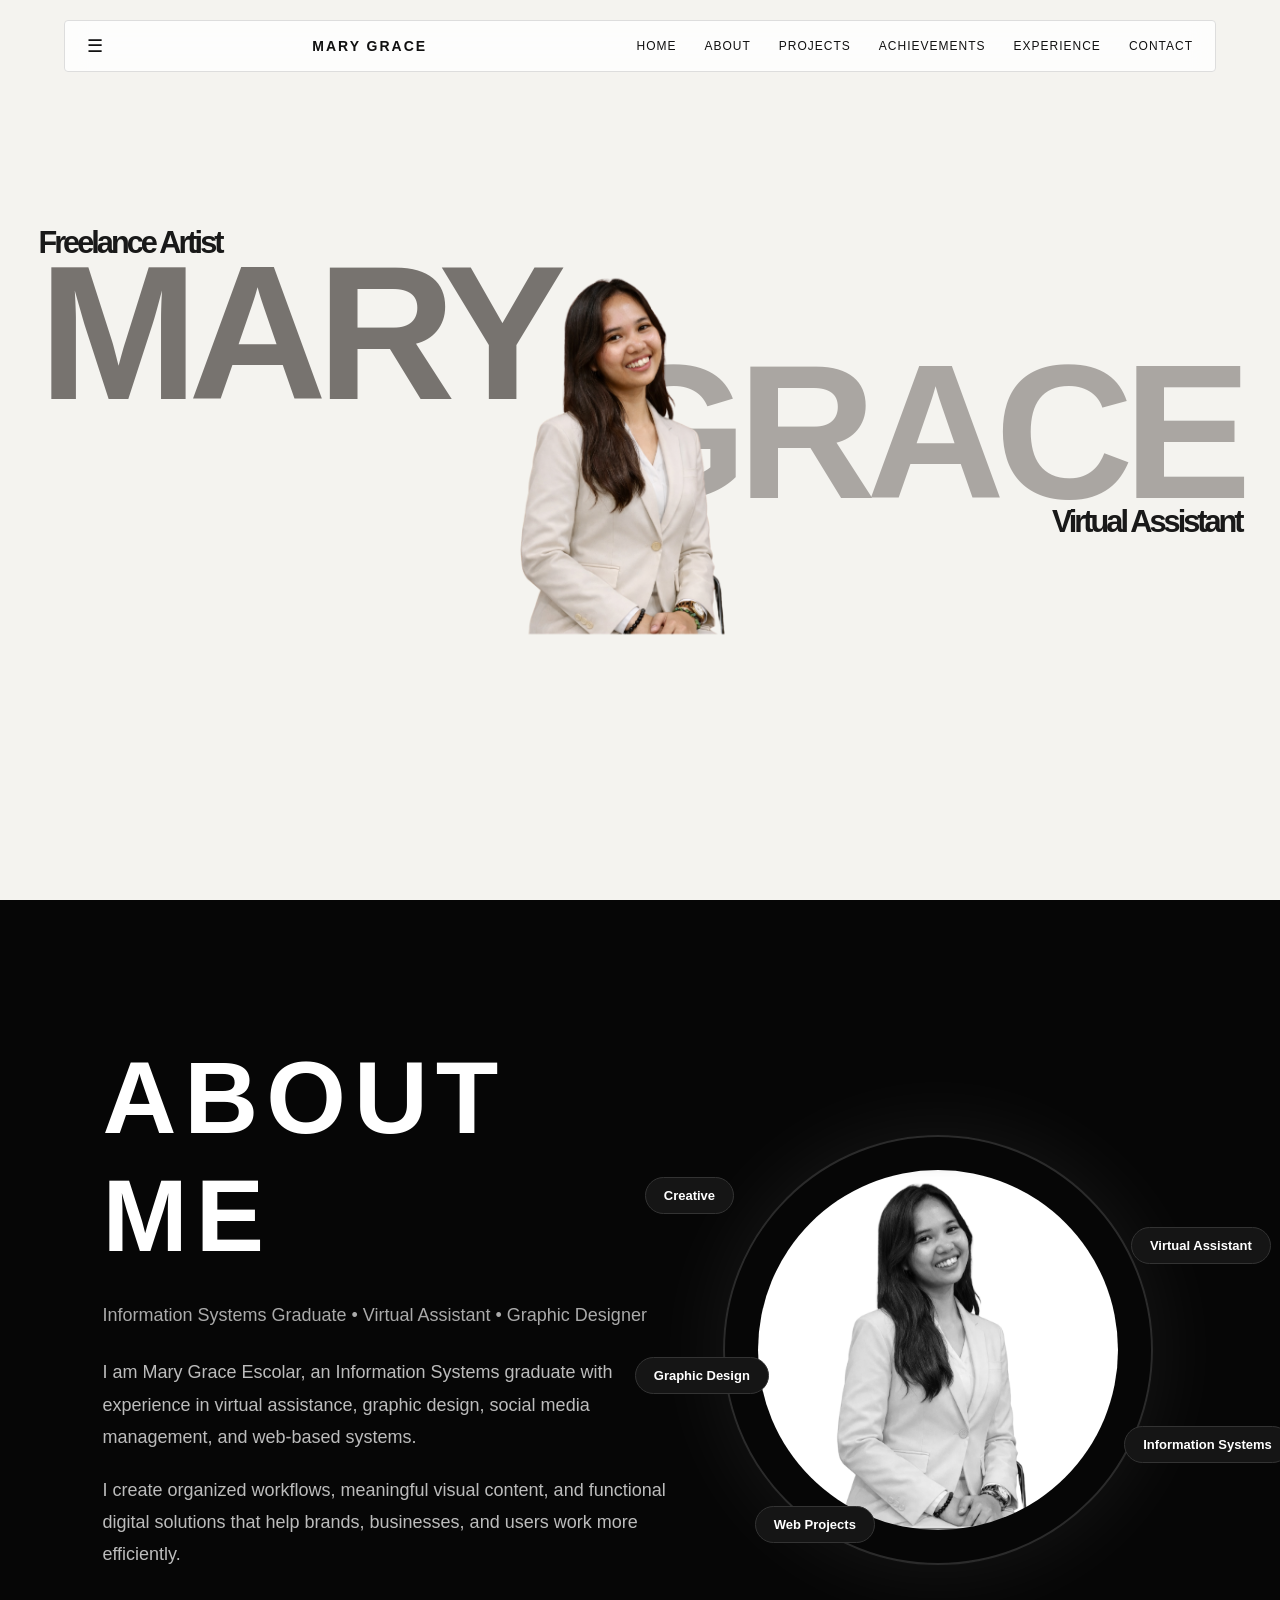
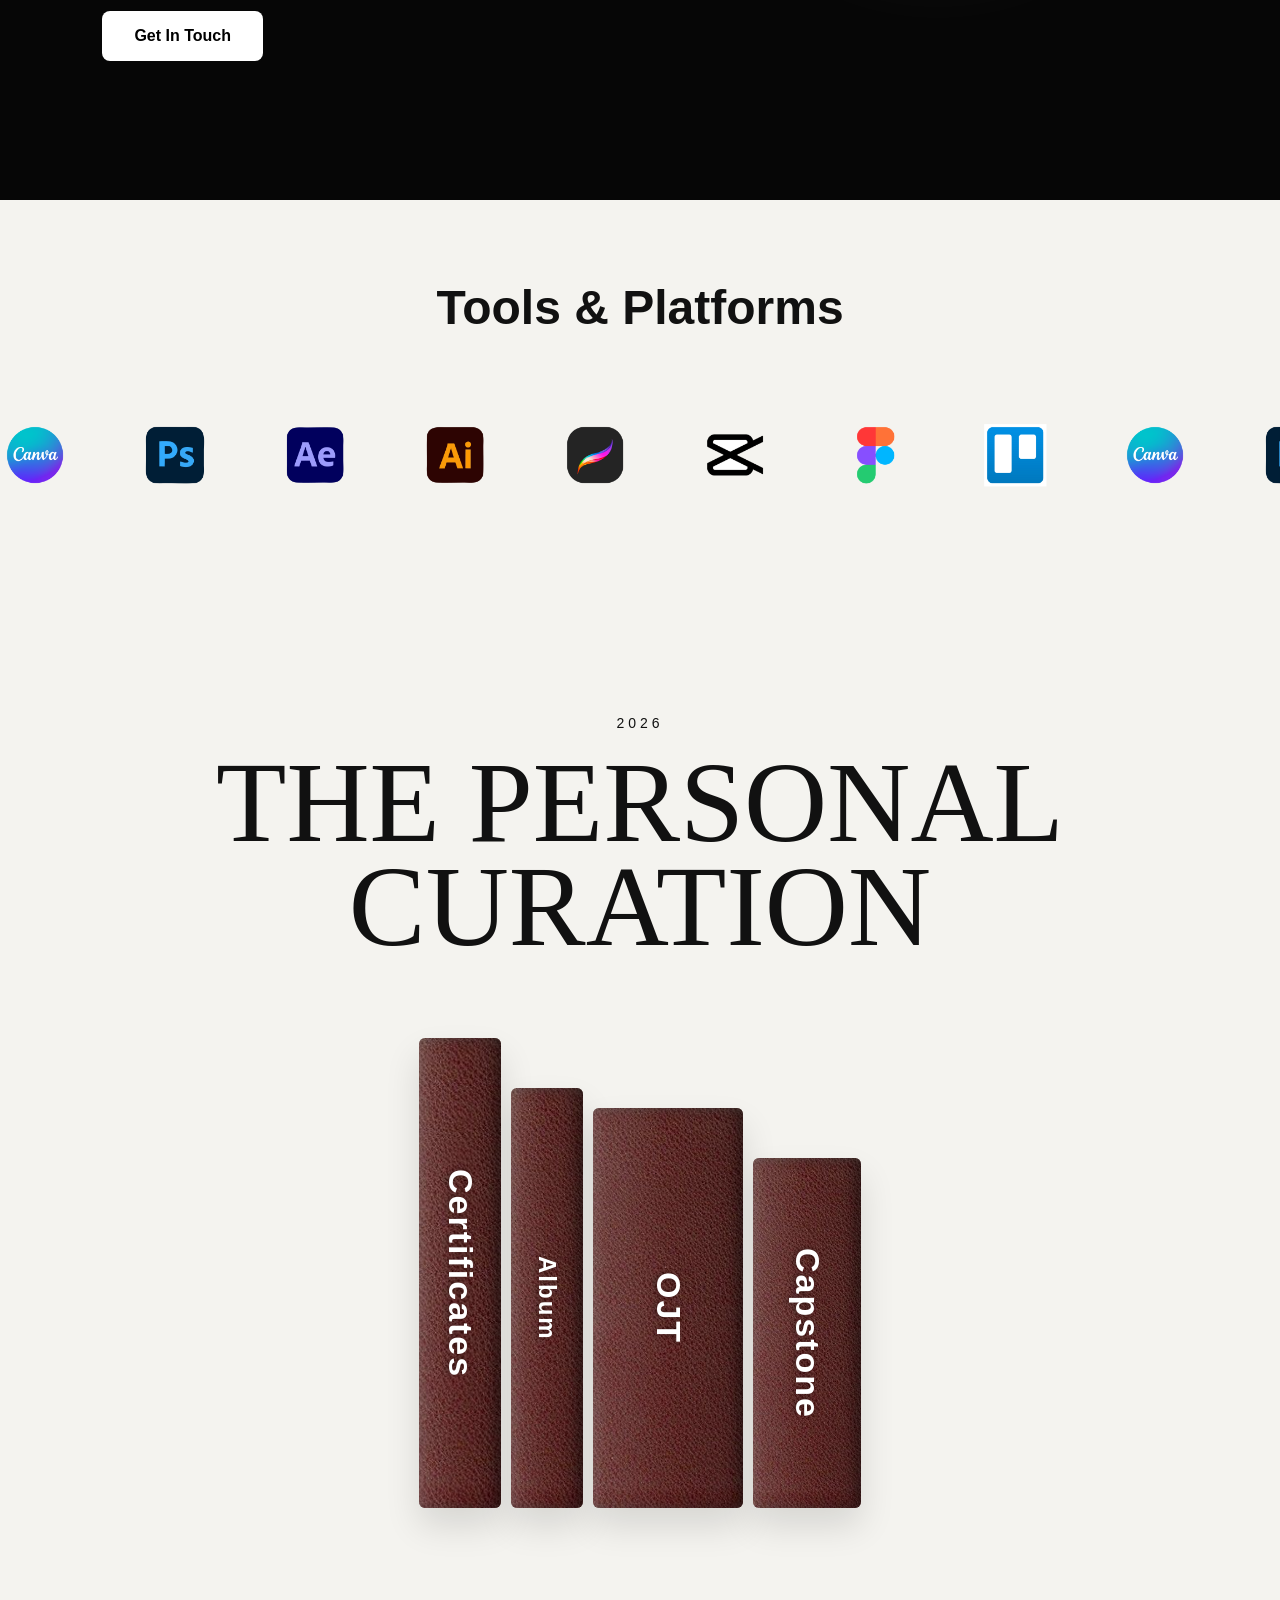
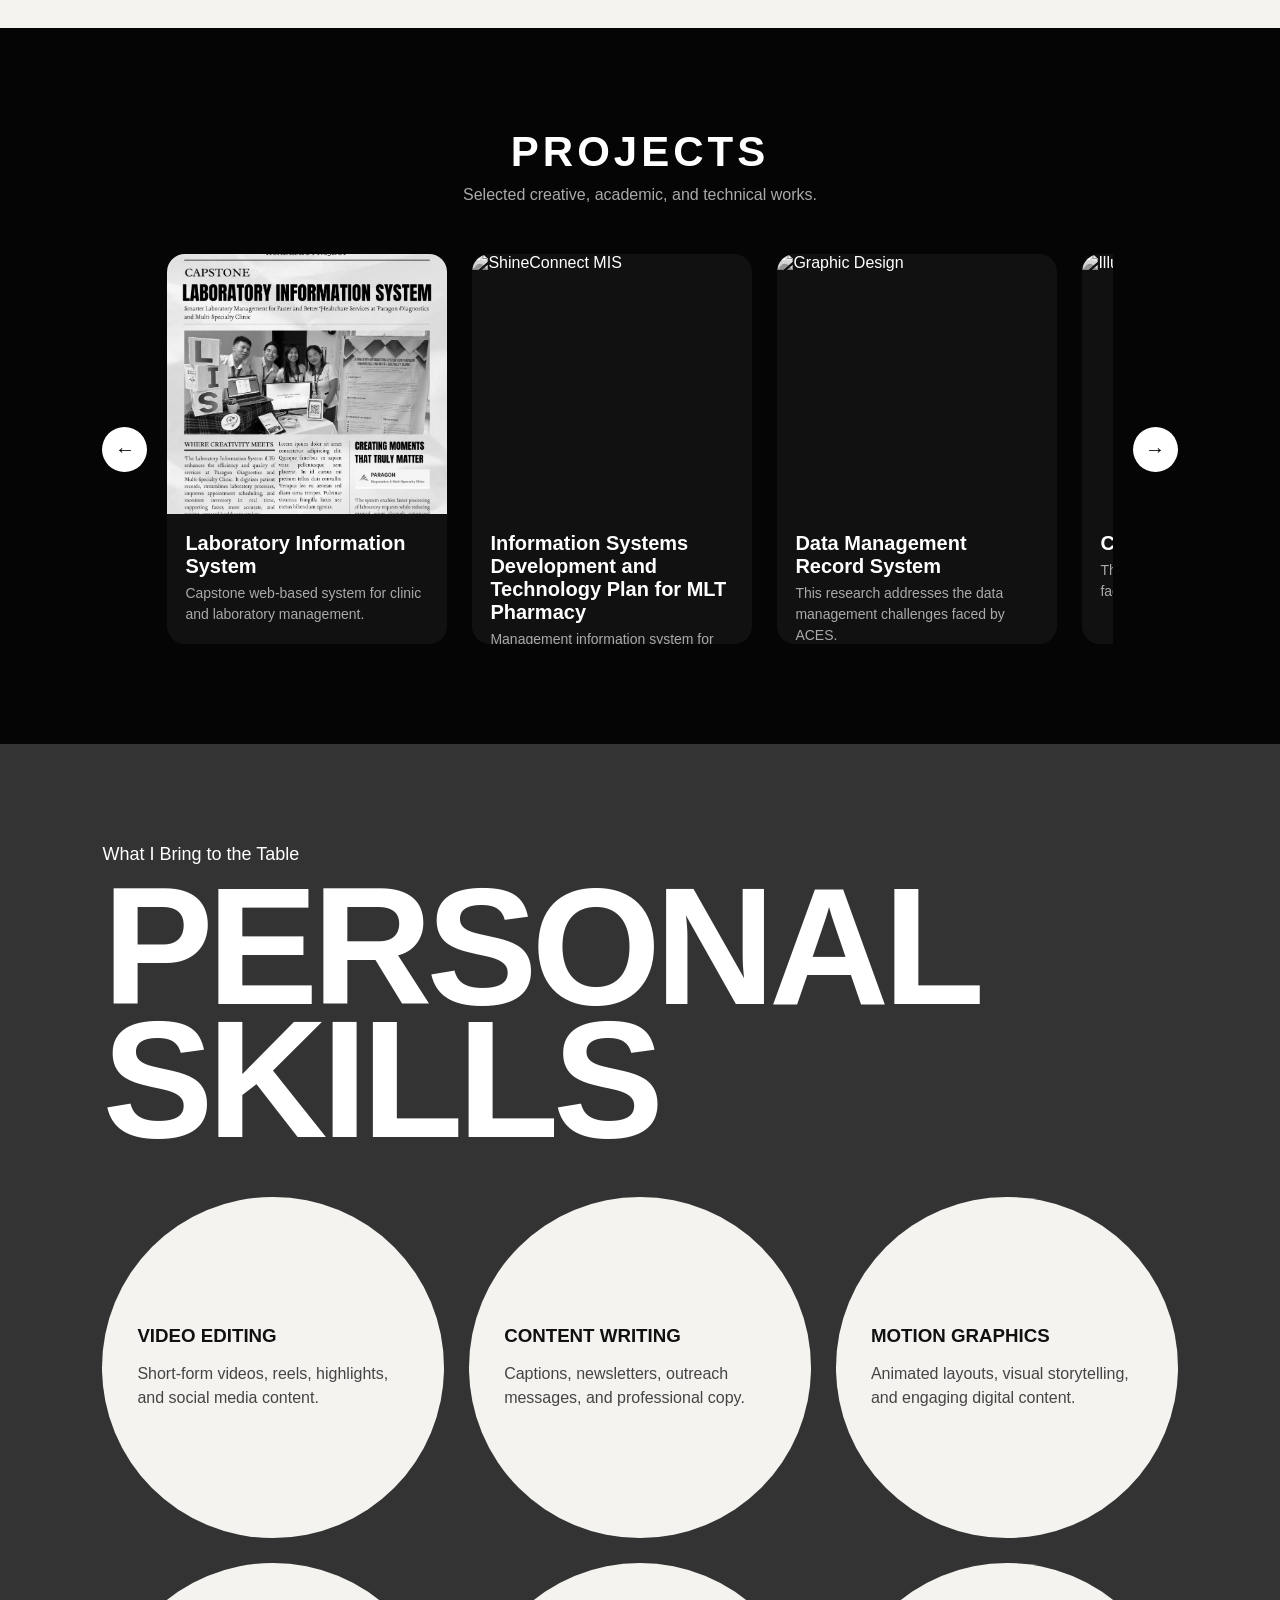
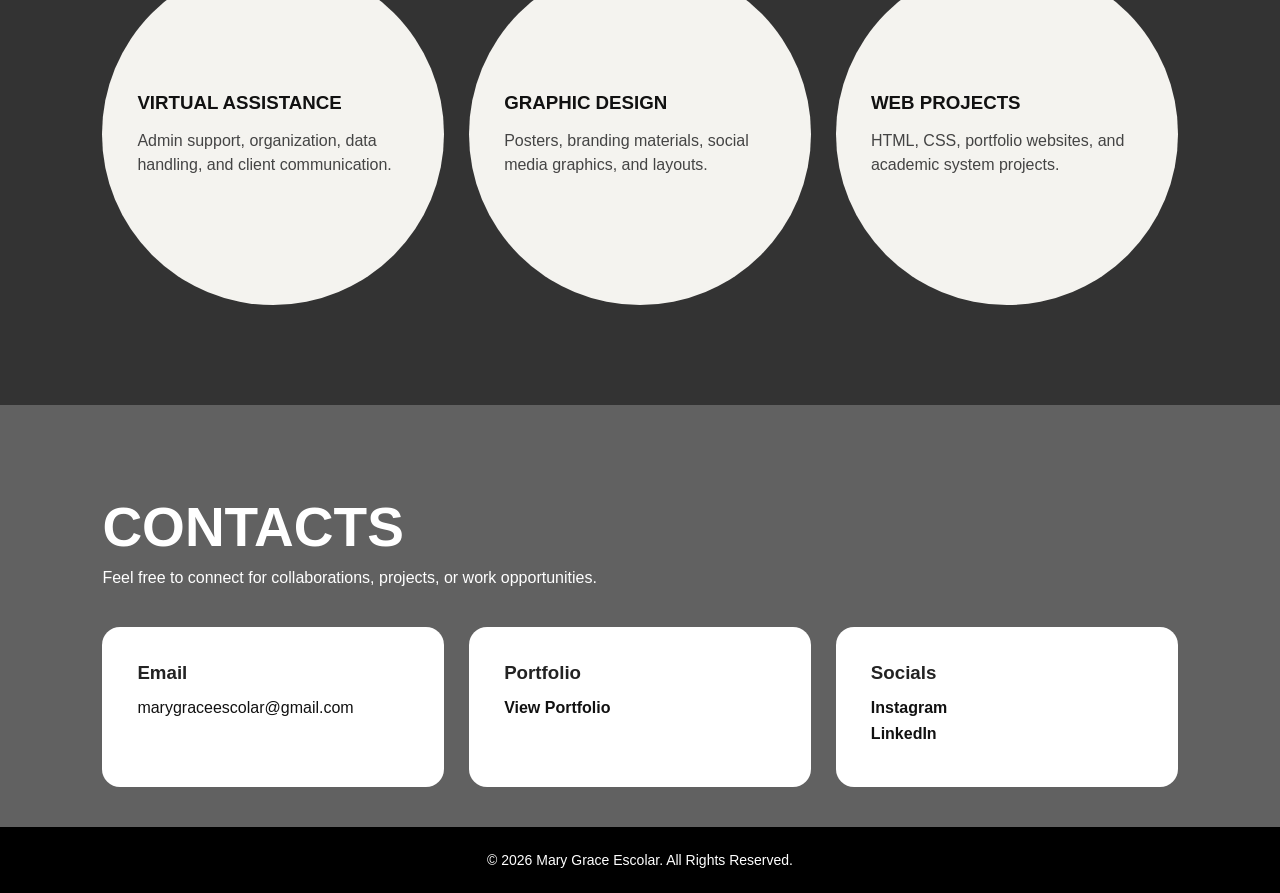
==== commit fc680366: "Update index.html" ====
--- a/index.html
+++ b/index.html
@@ -175,21 +175,21 @@
         </a>
 
         <a href="assets/images/dmrs.png" class="project-card">
-          <img src="assets/images/graphic-design-cover.png" alt="Graphic Design">
+          <img src="assets/images/dmrs.png" alt="Graphic Design">
           <h3>Data Management Record System</h3>
-          <p>Branding, social media layouts, posters, and marketing materials.</p>
+          <p>This research addresses the data management challenges faced by ACES.</p>
         </a>
 
         <a href="assets/images/clinicpatientrecord.png" class="project-card">
-          <img src="assets/images/illustrations-cover.png" alt="Illustrations">
+          <img src="assets/images/clinicpatientrecord.png" alt="Illustrations">
           <h3>Clinic Patient Record</h3>
-          <p>Digital artworks, portraits, and creative visual concepts.</p>
+          <p>This study delves into the challenges faced by Comfort Smile Dental Clinic </p>
         </a>
 
         <a href="assets/images/socialmediaadvertising.png" class="project-card">
-          <img src="assets/projects/websites-cover.png" alt="Websites">
+          <img src="assets/images/socialmediaadvertising.png" alt="Websites">
           <h3>Quantitative Methods - Social Media Advertising</h3>
-          <p>Landing pages, portfolio pages, and web-based layouts.</p>
+          <p>The research uses the Unified Theory of Acceptance and Use of Technology (UTAUT).</p>
         </a>
       </div>
 
